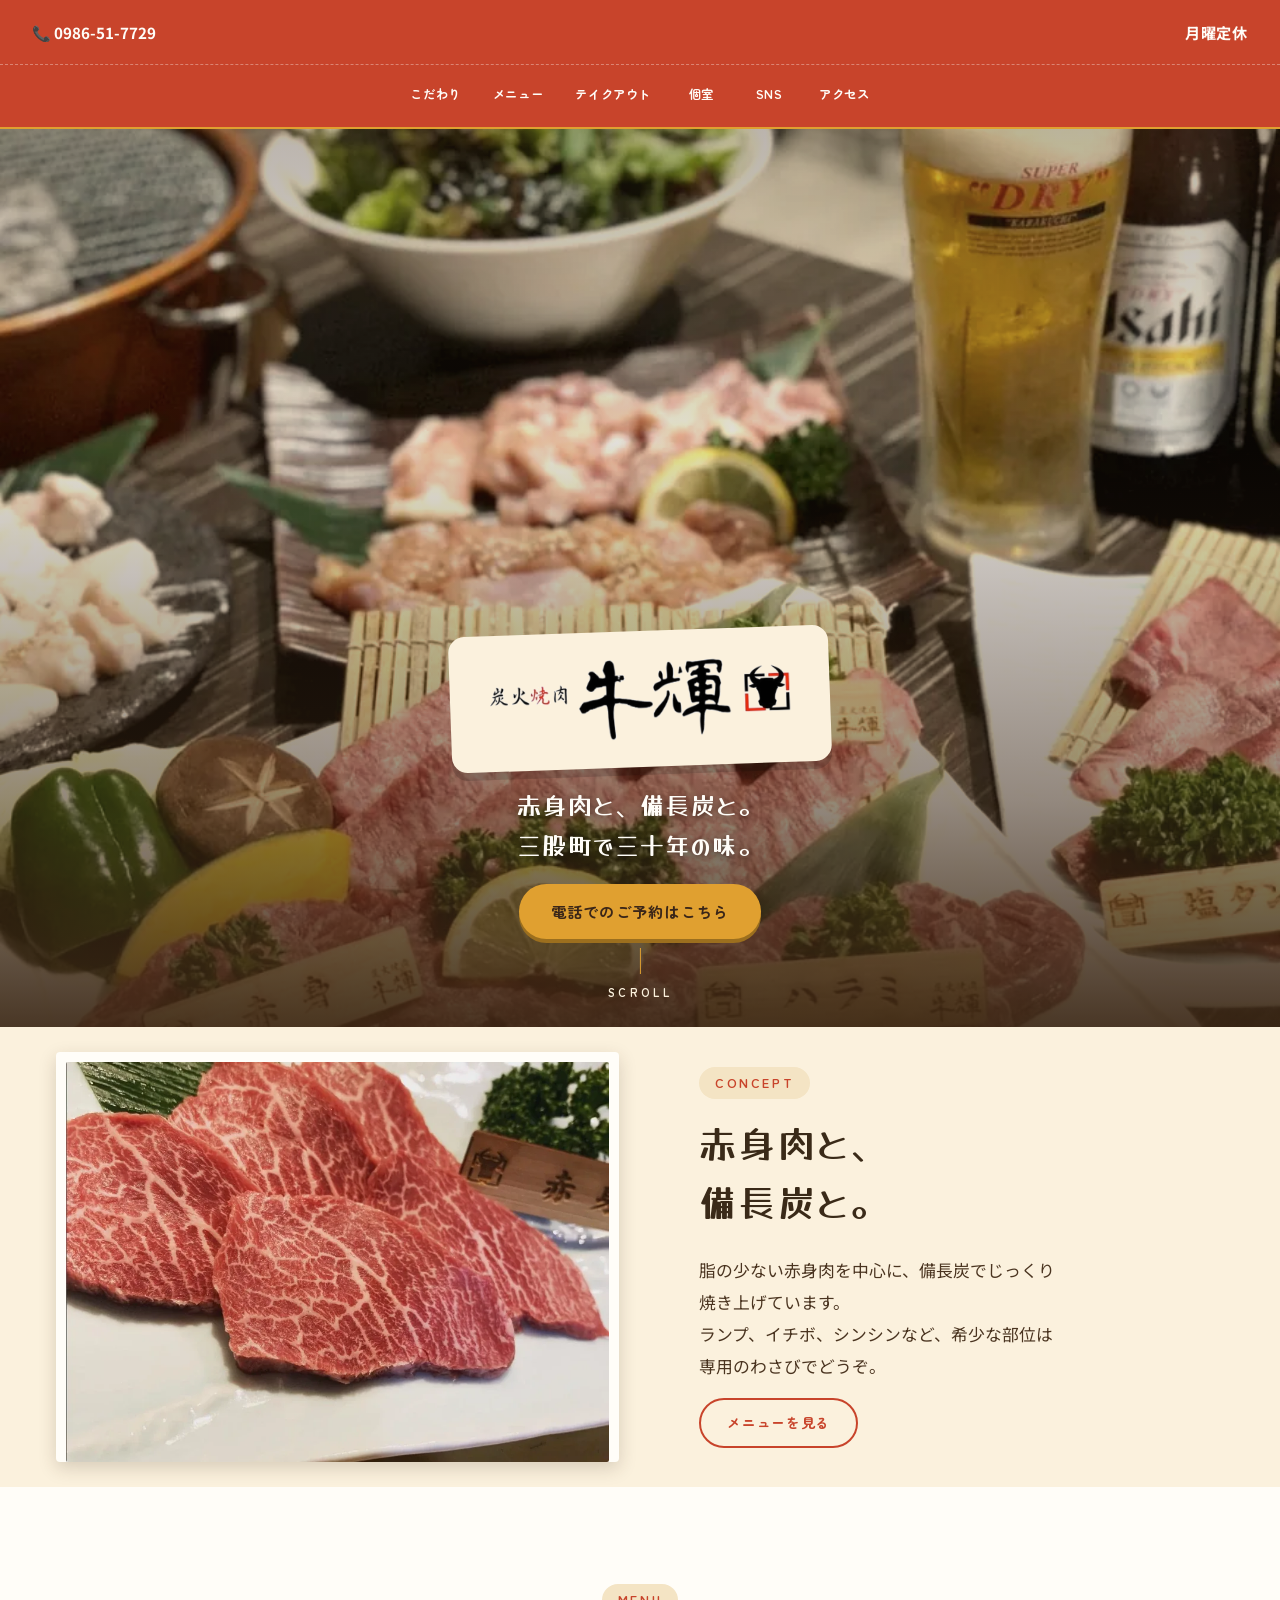
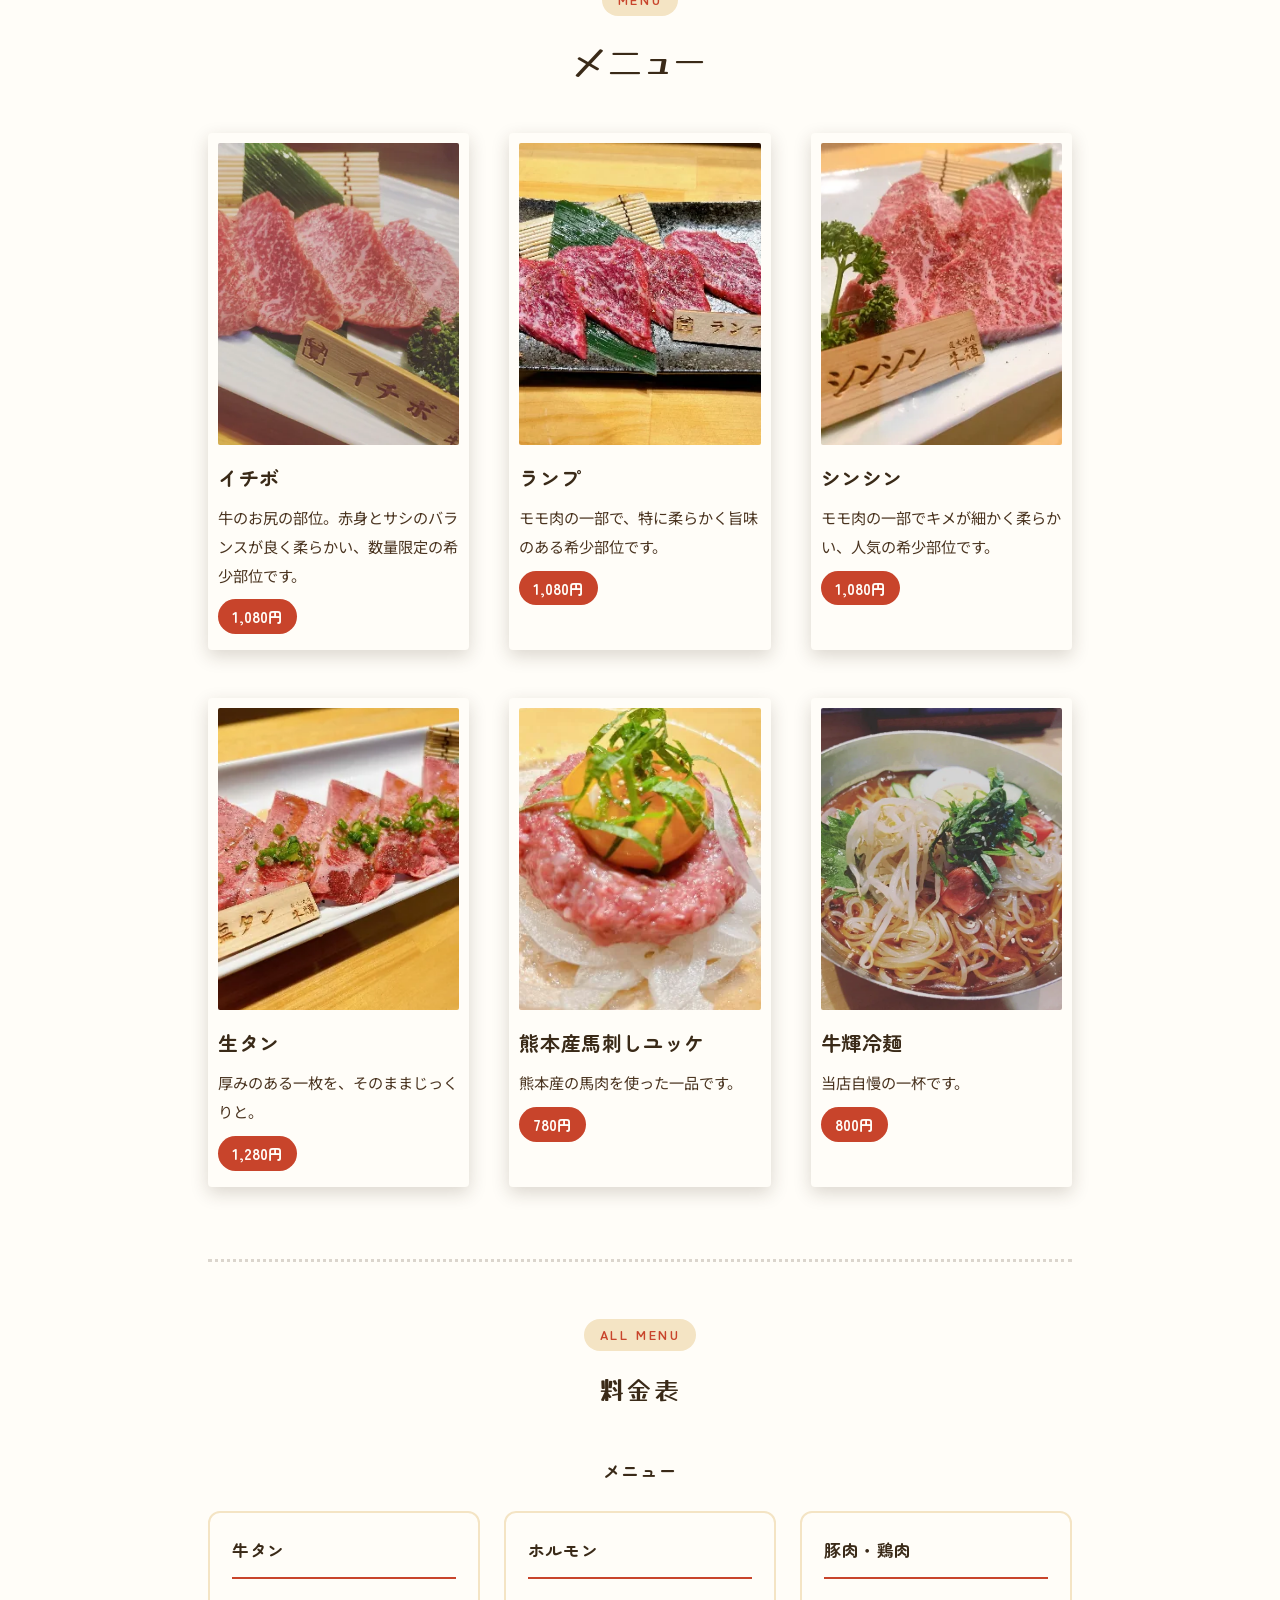
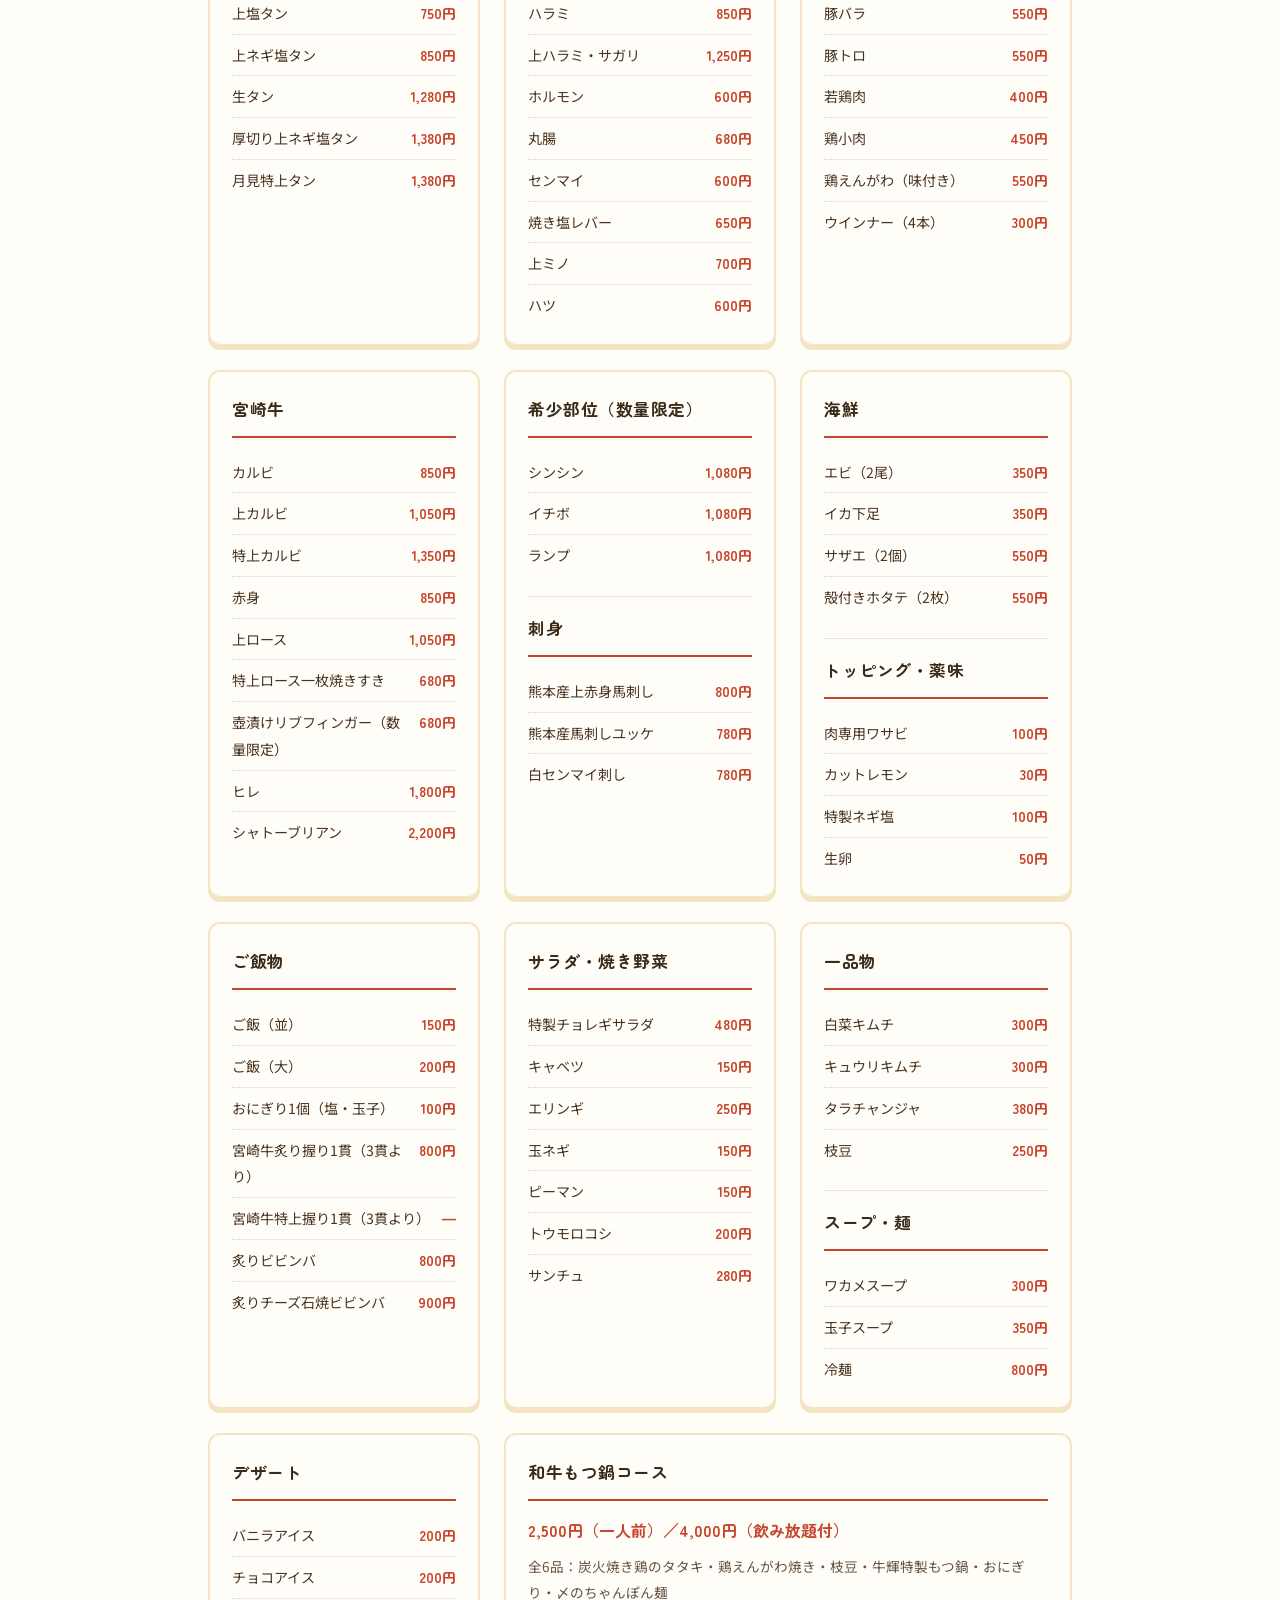
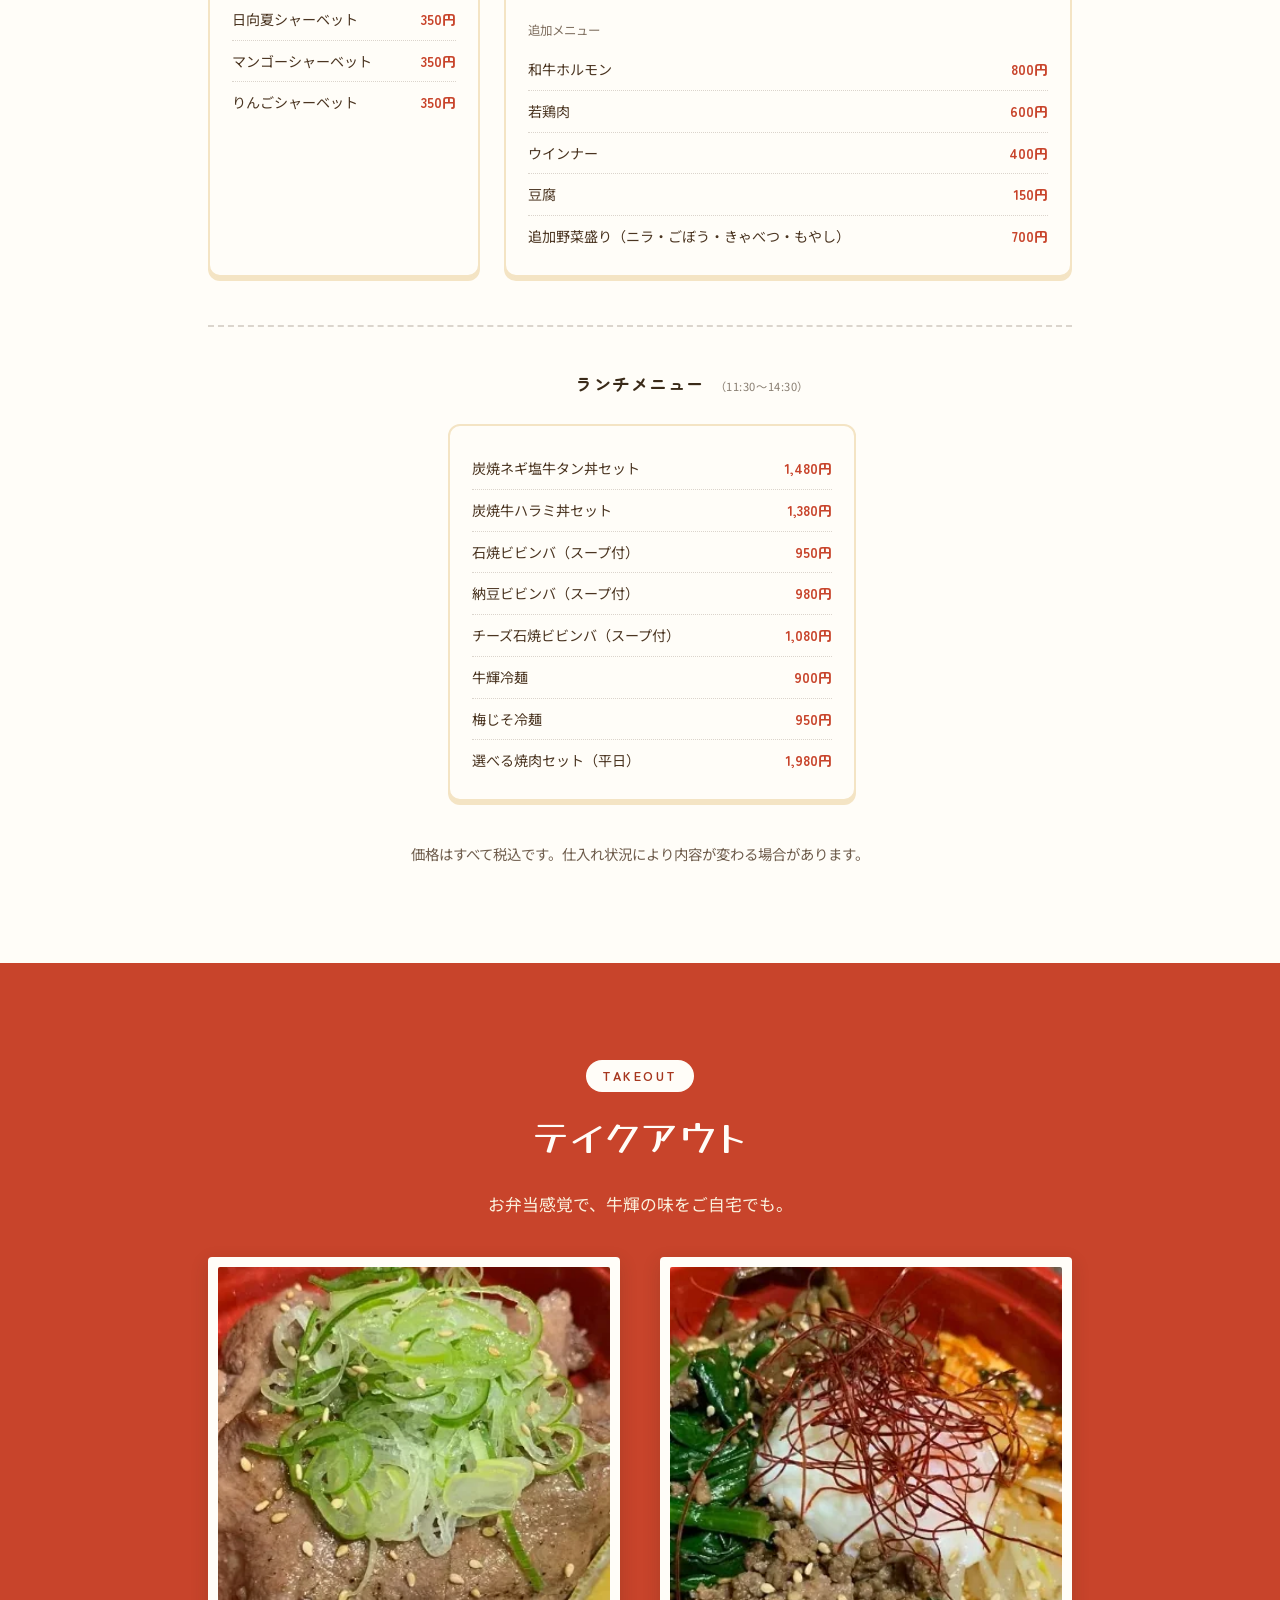
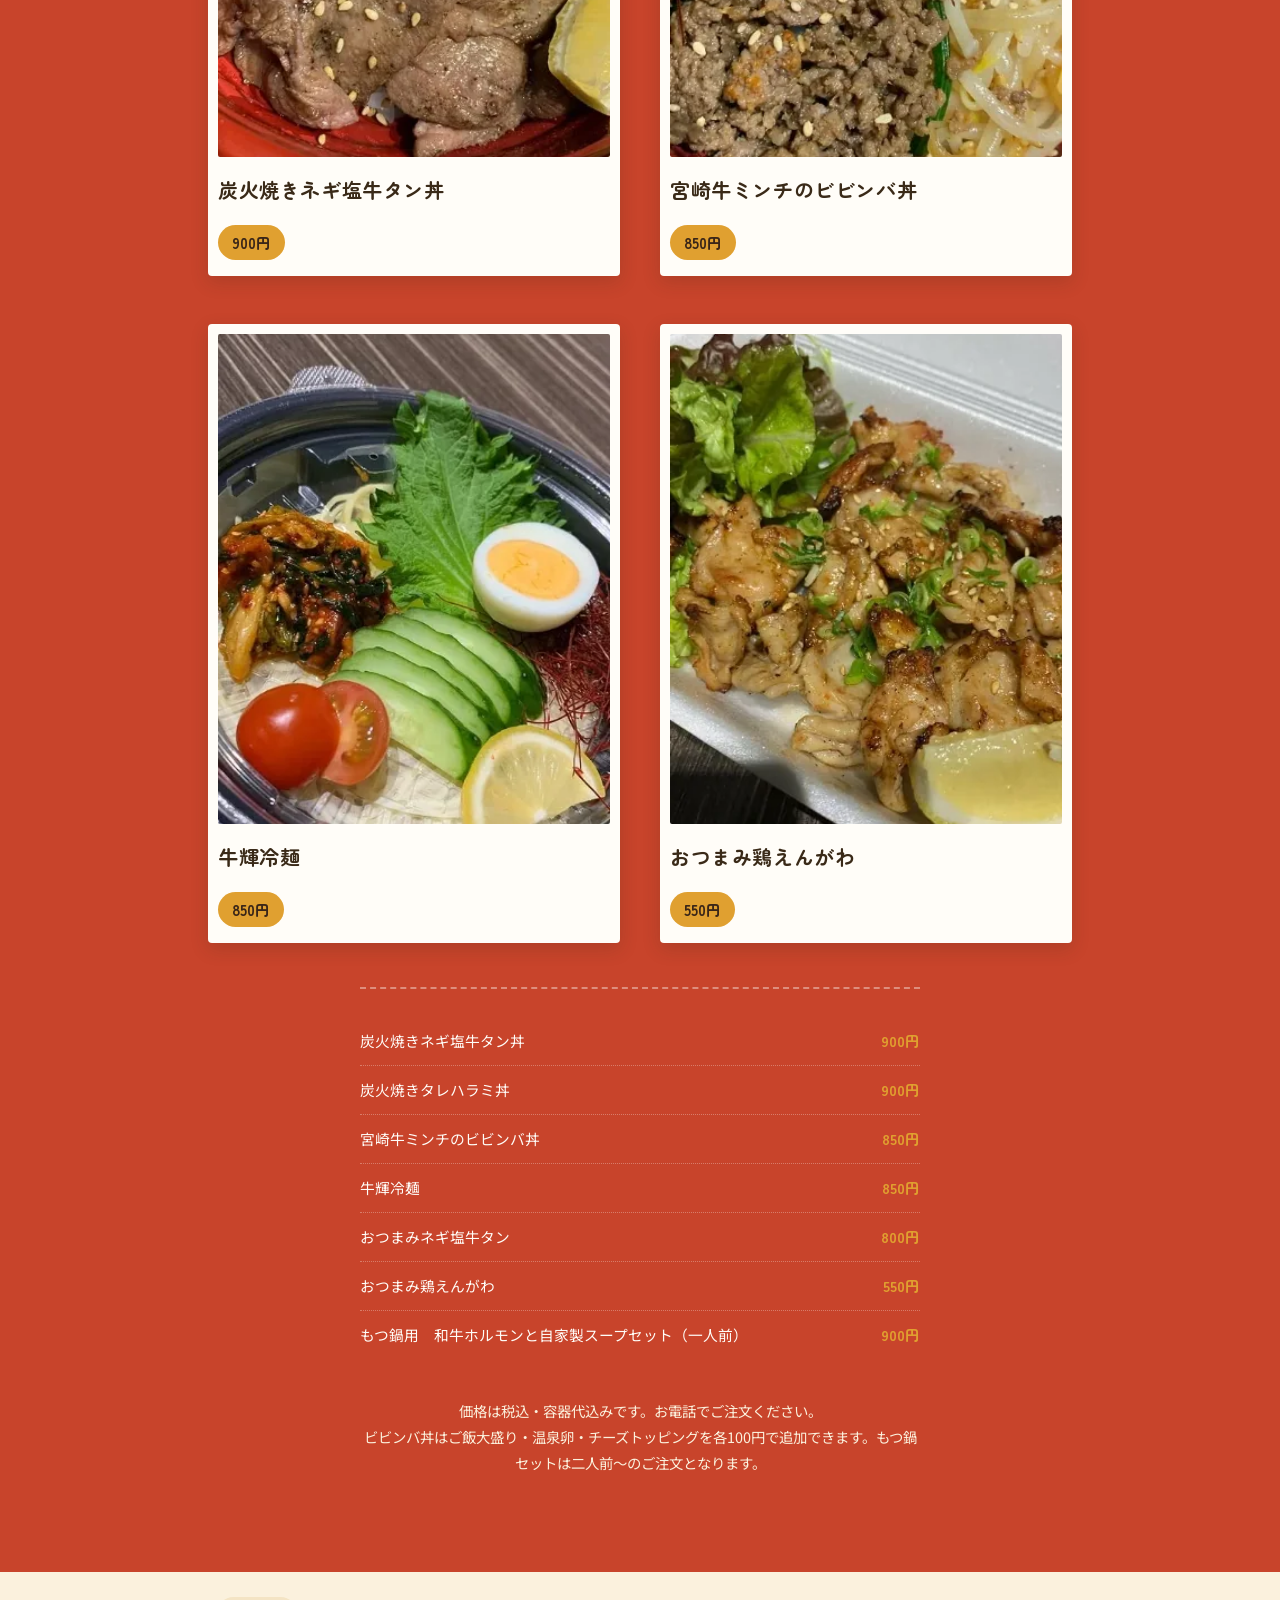
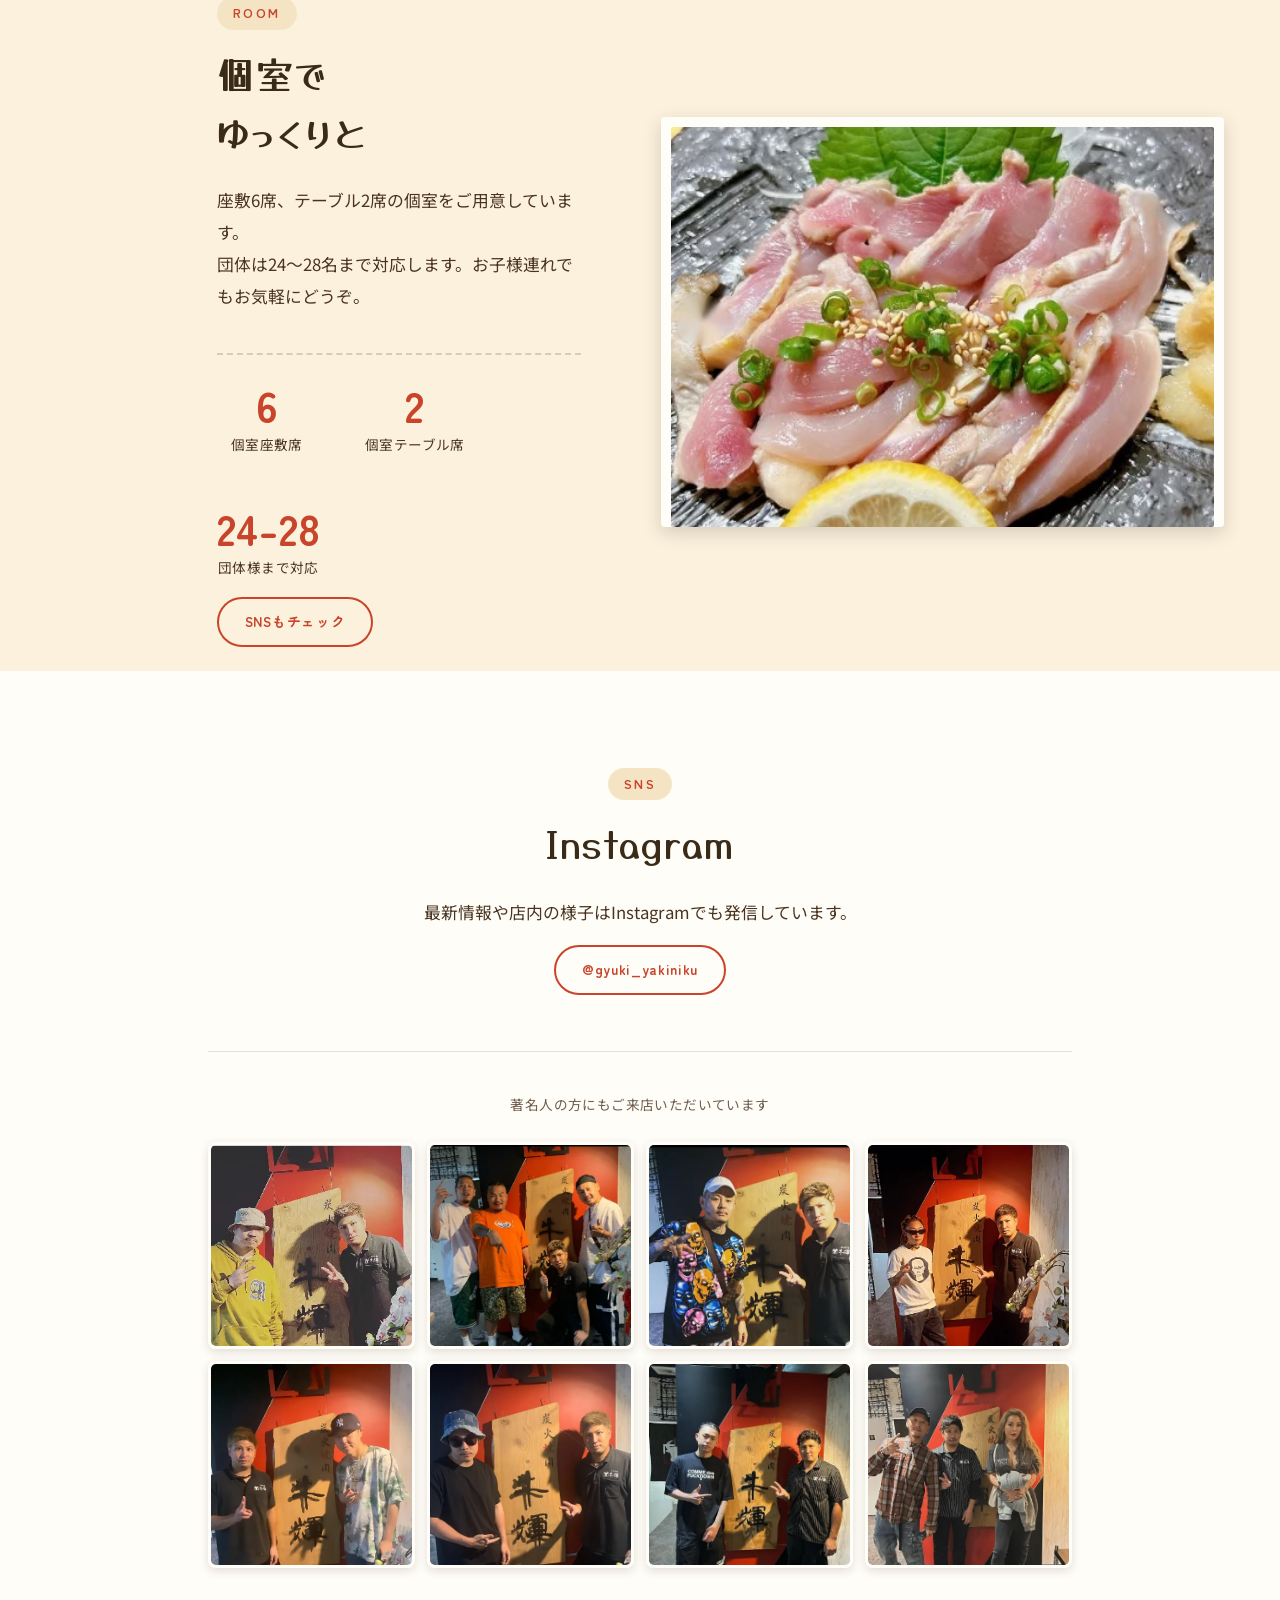
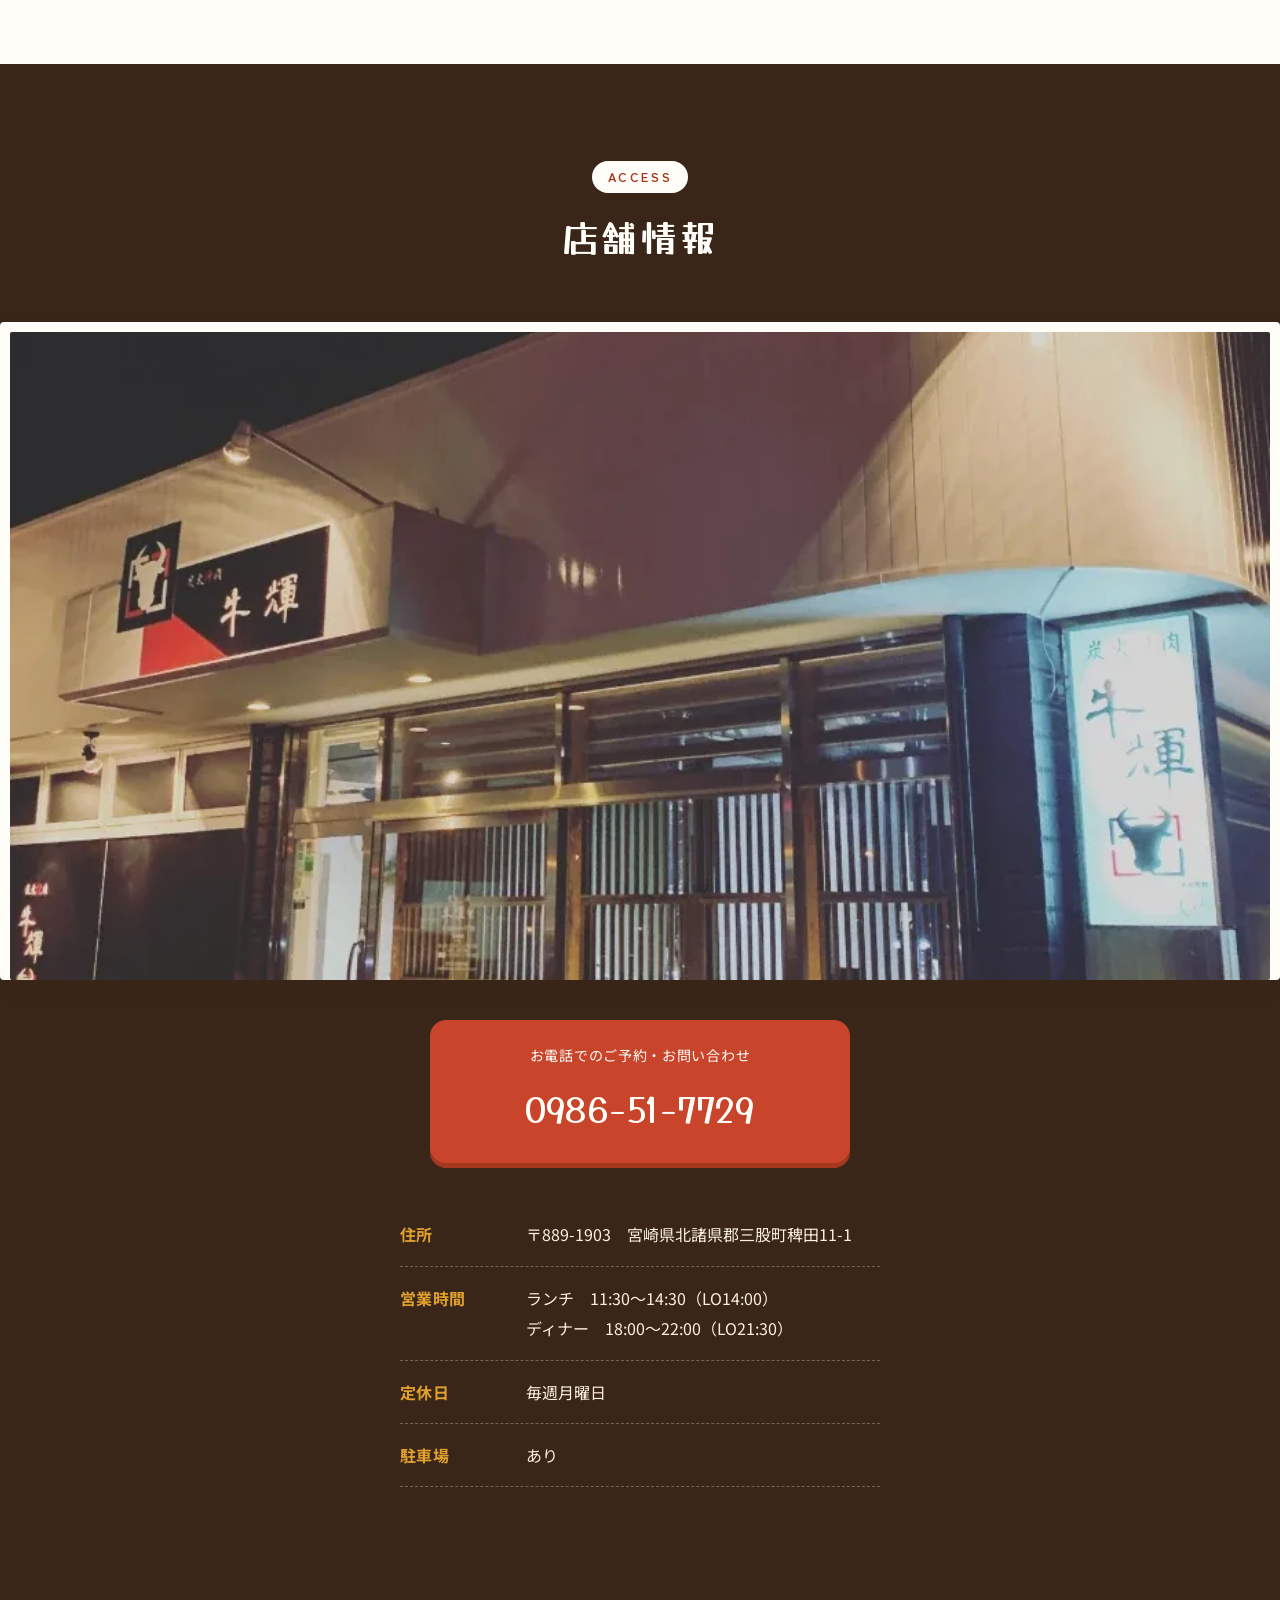
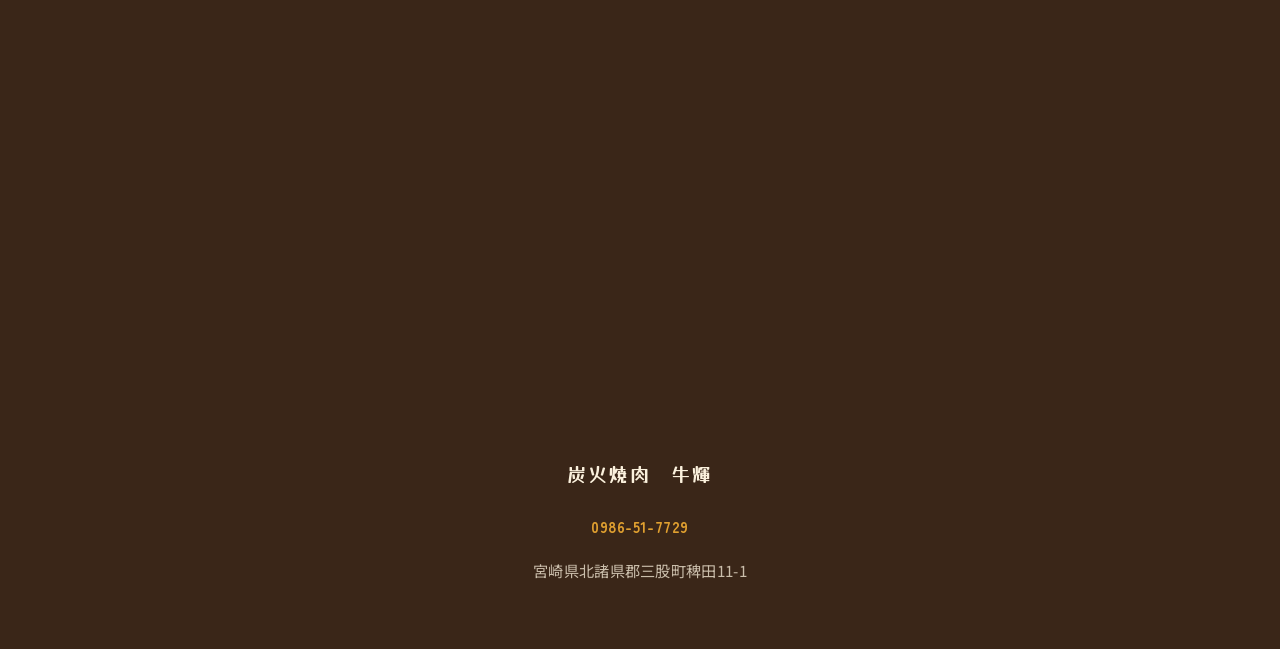
==== pattern-b/index.html @ 108a8087 "比較用デザイン案2パターン(B/C)を追加 pattern-b: 昭和レトロ・炭火食堂スタイル（クリーム×朱色、丸ゴシック、ポラロイド風写真） pattern-c: モダン・プレミアムスタイル（白×モ" ====
<!DOCTYPE html>
<html lang="ja">
<head>
<meta charset="UTF-8">
<meta name="viewport" content="width=device-width, initial-scale=1.0">
<title>炭火焼肉 牛輝（ぎゅうき）｜宮崎県三股町の個室焼肉【デザイン案B】</title>
<meta name="description" content="宮崎県北諸県郡三股町の個室焼肉店「炭火焼肉 牛輝」。赤身肉と備長炭にこだわった焼肉店です。座敷6席・テーブル2席の個室あり、団体24〜28名まで対応。テイクアウトも承ります。">
<meta name="robots" content="noindex">
<link rel="preconnect" href="https://fonts.googleapis.com">
<link rel="preconnect" href="https://fonts.gstatic.com" crossorigin>
<link href="https://fonts.googleapis.com/css2?family=Yusei+Magic&family=Zen+Maru+Gothic:wght@500;700;900&family=Noto+Sans+JP:wght@400;500;700&display=swap" rel="stylesheet">
<link rel="stylesheet" href="style.css?v=1">
</head>
<body>

<div class="top-bar">
  <div class="top-bar__row">
    <a class="top-bar__tel" href="tel:0986517729">📞 0986-51-7729</a>
    <span class="top-bar__hours">月曜定休</span>
  </div>
  <nav class="top-bar__nav">
    <a href="#concept">こだわり</a>
    <a href="#menu">メニュー</a>
    <a href="#takeout">テイクアウト</a>
    <a href="#room">個室</a>
    <a href="#sns">SNS</a>
    <a href="#info">アクセス</a>
  </nav>
</div>

<header class="hero">
  <img class="hero__bg" src="../assets/img/hero-moriawase.webp" alt="牛輝の焼肉盛り合わせ（上カルビ・赤身・ハラミ・塩タン）">
  <div class="hero__overlay"></div>

  <div class="hero__content">
    <div class="hero__badge">
      <img class="hero__logo" src="../assets/img/logo.webp" alt="炭火焼肉 牛輝">
    </div>
    <p class="hero__catch">赤身肉と、備長炭と。<br>三股町で三十年の味。</p>
    <a class="btn btn--primary" href="tel:0986517729">電話でのご予約はこちら</a>
  </div>

  <p class="hero__scroll" aria-hidden="true"><span></span>SCROLL</p>
</header>

<main>

  <section class="band band--cream" id="concept">
    <div class="band__split">
      <figure class="band__split-photo photo-frame reveal">
        <img src="../assets/img/cut-akami.webp" alt="宮崎牛赤身のクローズアップ" loading="lazy">
      </figure>
      <div class="band__split-text">
        <p class="eyebrow reveal">CONCEPT</p>
        <h2 class="section__title reveal">赤身肉と、<br>備長炭と。</h2>
        <p class="section__lead reveal">
          脂の少ない赤身肉を中心に、備長炭でじっくり焼き上げています。<br>
          ランプ、イチボ、シンシンなど、希少な部位は専用のわさびでどうぞ。
        </p>
        <a class="stamp-link reveal" href="#menu">メニューを見る</a>
      </div>
    </div>
  </section>

  <section class="band band--white" id="menu">
    <div class="section-inner">
      <p class="eyebrow reveal">MENU</p>
      <h2 class="section__title reveal">メニュー</h2>

      <div class="menu-grid">
        <article class="menu-item photo-frame reveal">
          <img class="menu-item__img" src="../assets/img/cut-ichibo.webp" alt="イチボ" loading="lazy">
          <h3 class="menu-item__name">イチボ</h3>
          <p class="menu-item__desc">牛のお尻の部位。赤身とサシのバランスが良く柔らかい、数量限定の希少部位です。</p>
          <p class="menu-item__price">1,080円</p>
        </article>

        <article class="menu-item photo-frame reveal">
          <img class="menu-item__img" src="../assets/img/cut-rump.webp" alt="ランプ" loading="lazy">
          <h3 class="menu-item__name">ランプ</h3>
          <p class="menu-item__desc">モモ肉の一部で、特に柔らかく旨味のある希少部位です。</p>
          <p class="menu-item__price">1,080円</p>
        </article>

        <article class="menu-item photo-frame reveal">
          <img class="menu-item__img" src="../assets/img/cut-shinshin.webp" alt="シンシン" loading="lazy">
          <h3 class="menu-item__name">シンシン</h3>
          <p class="menu-item__desc">モモ肉の一部でキメが細かく柔らかい、人気の希少部位です。</p>
          <p class="menu-item__price">1,080円</p>
        </article>

        <article class="menu-item photo-frame reveal">
          <img class="menu-item__img" src="../assets/img/cut-nama-tan.webp" alt="生タン" loading="lazy">
          <h3 class="menu-item__name">生タン</h3>
          <p class="menu-item__desc">厚みのある一枚を、そのままじっくりと。</p>
          <p class="menu-item__price">1,280円</p>
        </article>

        <article class="menu-item photo-frame reveal">
          <img class="menu-item__img" src="../assets/img/dish-yukke.webp" alt="馬刺しユッケ" loading="lazy">
          <h3 class="menu-item__name">熊本産馬刺しユッケ</h3>
          <p class="menu-item__desc">熊本産の馬肉を使った一品です。</p>
          <p class="menu-item__price">780円</p>
        </article>

        <article class="menu-item photo-frame reveal">
          <img class="menu-item__img" src="../assets/img/dish-reimen.webp" alt="牛輝冷麺" loading="lazy">
          <h3 class="menu-item__name">牛輝冷麺</h3>
          <p class="menu-item__desc">当店自慢の一杯です。</p>
          <p class="menu-item__price">800円</p>
        </article>
      </div>

      <div class="price-list reveal">
        <p class="eyebrow">ALL MENU</p>
        <h3 class="price-list__title">料金表</h3>

        <h4 class="price-list__group">メニュー</h4>
        <div class="price-list__grid">
          <div class="price-list__cat">
            <h4>牛タン</h4>
            <ul>
              <li><span>上塩タン</span><span>750円</span></li>
              <li><span>上ネギ塩タン</span><span>850円</span></li>
              <li><span>生タン</span><span>1,280円</span></li>
              <li><span>厚切り上ネギ塩タン</span><span>1,380円</span></li>
              <li><span>月見特上タン</span><span>1,380円</span></li>
            </ul>
          </div>

          <div class="price-list__cat">
            <h4>ホルモン</h4>
            <ul>
              <li><span>ハラミ</span><span>850円</span></li>
              <li><span>上ハラミ・サガリ</span><span>1,250円</span></li>
              <li><span>ホルモン</span><span>600円</span></li>
              <li><span>丸腸</span><span>680円</span></li>
              <li><span>センマイ</span><span>600円</span></li>
              <li><span>焼き塩レバー</span><span>650円</span></li>
              <li><span>上ミノ</span><span>700円</span></li>
              <li><span>ハツ</span><span>600円</span></li>
            </ul>
          </div>

          <div class="price-list__cat">
            <h4>豚肉・鶏肉</h4>
            <ul>
              <li><span>豚バラ</span><span>550円</span></li>
              <li><span>豚トロ</span><span>550円</span></li>
              <li><span>若鶏肉</span><span>400円</span></li>
              <li><span>鶏小肉</span><span>450円</span></li>
              <li><span>鶏えんがわ（味付き）</span><span>550円</span></li>
              <li><span>ウインナー（4本）</span><span>300円</span></li>
            </ul>
          </div>

          <div class="price-list__cat">
            <h4>宮崎牛</h4>
            <ul>
              <li><span>カルビ</span><span>850円</span></li>
              <li><span>上カルビ</span><span>1,050円</span></li>
              <li><span>特上カルビ</span><span>1,350円</span></li>
              <li><span>赤身</span><span>850円</span></li>
              <li><span>上ロース</span><span>1,050円</span></li>
              <li><span>特上ロース一枚焼きすき</span><span>680円</span></li>
              <li><span>壺漬けリブフィンガー（数量限定）</span><span>680円</span></li>
              <li><span>ヒレ</span><span>1,800円</span></li>
              <li><span>シャトーブリアン</span><span>2,200円</span></li>
            </ul>
          </div>

          <div class="price-list__cat">
            <div class="price-list__sub">
              <h4>希少部位（数量限定）</h4>
              <ul>
                <li><span>シンシン</span><span>1,080円</span></li>
                <li><span>イチボ</span><span>1,080円</span></li>
                <li><span>ランプ</span><span>1,080円</span></li>
              </ul>
            </div>
            <div class="price-list__sub">
              <h4>刺身</h4>
              <ul>
                <li><span>熊本産上赤身馬刺し</span><span>800円</span></li>
                <li><span>熊本産馬刺しユッケ</span><span>780円</span></li>
                <li><span>白センマイ刺し</span><span>780円</span></li>
              </ul>
            </div>
          </div>

          <div class="price-list__cat">
            <div class="price-list__sub">
              <h4>海鮮</h4>
              <ul>
                <li><span>エビ（2尾）</span><span>350円</span></li>
                <li><span>イカ下足</span><span>350円</span></li>
                <li><span>サザエ（2個）</span><span>550円</span></li>
                <li><span>殻付きホタテ（2枚）</span><span>550円</span></li>
              </ul>
            </div>
            <div class="price-list__sub">
              <h4>トッピング・薬味</h4>
              <ul>
                <li><span>肉専用ワサビ</span><span>100円</span></li>
                <li><span>カットレモン</span><span>30円</span></li>
                <li><span>特製ネギ塩</span><span>100円</span></li>
                <li><span>生卵</span><span>50円</span></li>
              </ul>
            </div>
          </div>

          <div class="price-list__cat">
            <h4>ご飯物</h4>
            <ul>
              <li><span>ご飯（並）</span><span>150円</span></li>
              <li><span>ご飯（大）</span><span>200円</span></li>
              <li><span>おにぎり1個（塩・玉子）</span><span>100円</span></li>
              <li><span>宮崎牛炙り握り1貫（3貫より）</span><span>800円</span></li>
              <li><span>宮崎牛特上握り1貫（3貫より）</span><span>―</span></li>
              <li><span>炙りビビンバ</span><span>800円</span></li>
              <li><span>炙りチーズ石焼ビビンバ</span><span>900円</span></li>
            </ul>
          </div>

          <div class="price-list__cat">
            <h4>サラダ・焼き野菜</h4>
            <ul>
              <li><span>特製チョレギサラダ</span><span>480円</span></li>
              <li><span>キャベツ</span><span>150円</span></li>
              <li><span>エリンギ</span><span>250円</span></li>
              <li><span>玉ネギ</span><span>150円</span></li>
              <li><span>ピーマン</span><span>150円</span></li>
              <li><span>トウモロコシ</span><span>200円</span></li>
              <li><span>サンチュ</span><span>280円</span></li>
            </ul>
          </div>

          <div class="price-list__cat">
            <div class="price-list__sub">
              <h4>一品物</h4>
              <ul>
                <li><span>白菜キムチ</span><span>300円</span></li>
                <li><span>キュウリキムチ</span><span>300円</span></li>
                <li><span>タラチャンジャ</span><span>380円</span></li>
                <li><span>枝豆</span><span>250円</span></li>
              </ul>
            </div>
            <div class="price-list__sub">
              <h4>スープ・麺</h4>
              <ul>
                <li><span>ワカメスープ</span><span>300円</span></li>
                <li><span>玉子スープ</span><span>350円</span></li>
                <li><span>冷麺</span><span>800円</span></li>
              </ul>
            </div>
          </div>

          <div class="price-list__cat">
            <h4>デザート</h4>
            <ul>
              <li><span>バニラアイス</span><span>200円</span></li>
              <li><span>チョコアイス</span><span>200円</span></li>
              <li><span>日向夏シャーベット</span><span>350円</span></li>
              <li><span>マンゴーシャーベット</span><span>350円</span></li>
              <li><span>りんごシャーベット</span><span>350円</span></li>
            </ul>
          </div>

          <div class="price-list__cat price-list__cat--wide">
            <h4>和牛もつ鍋コース</h4>
            <p class="price-list__course-price">2,500円（一人前）／4,000円（飲み放題付）</p>
            <p class="price-list__course-desc">全6品：炭火焼き鶏のタタキ・鶏えんがわ焼き・枝豆・牛輝特製もつ鍋・おにぎり・〆のちゃんぽん麺</p>
            <p class="price-list__sub-label">追加メニュー</p>
            <ul>
              <li><span>和牛ホルモン</span><span>800円</span></li>
              <li><span>若鶏肉</span><span>600円</span></li>
              <li><span>ウインナー</span><span>400円</span></li>
              <li><span>豆腐</span><span>150円</span></li>
              <li><span>追加野菜盛り（ニラ・ごぼう・きゃべつ・もやし）</span><span>700円</span></li>
            </ul>
          </div>
        </div>

        <h4 class="price-list__group price-list__group--split">
          <span class="price-list__group-spacer" aria-hidden="true">（11:30〜14:30）</span>
          <span>ランチメニュー</span>
          <span class="price-list__group-time">（11:30〜14:30）</span>
        </h4>
        <div class="price-list__grid price-list__grid--lunch">
          <div class="price-list__cat price-list__cat--wide">
            <ul>
              <li><span>炭焼ネギ塩牛タン丼セット</span><span>1,480円</span></li>
              <li><span>炭焼牛ハラミ丼セット</span><span>1,380円</span></li>
              <li><span>石焼ビビンバ（スープ付）</span><span>950円</span></li>
              <li><span>納豆ビビンバ（スープ付）</span><span>980円</span></li>
              <li><span>チーズ石焼ビビンバ（スープ付）</span><span>1,080円</span></li>
              <li><span>牛輝冷麺</span><span>900円</span></li>
              <li><span>梅じそ冷麺</span><span>950円</span></li>
              <li><span>選べる焼肉セット（平日）</span><span>1,980円</span></li>
            </ul>
          </div>
        </div>

        <p class="menu-note">価格はすべて税込です。仕入れ状況により内容が変わる場合があります。</p>
      </div>
    </div>
  </section>

  <section class="band band--vermillion" id="takeout">
    <div class="section-inner">
      <p class="eyebrow eyebrow--light reveal">TAKEOUT</p>
      <h2 class="section__title section__title--light reveal">テイクアウト</h2>
      <p class="section__lead section__lead--light reveal">お弁当感覚で、牛輝の味をご自宅でも。</p>

      <div class="menu-grid menu-grid--takeout">
        <article class="menu-item menu-item--dark photo-frame reveal">
          <img class="menu-item__img" src="../assets/img/takeout-tandon.webp" alt="炭火焼きネギ塩牛タン丼" loading="lazy">
          <h3 class="menu-item__name">炭火焼きネギ塩牛タン丼</h3>
          <p class="menu-item__price">900円</p>
        </article>

        <article class="menu-item menu-item--dark photo-frame reveal">
          <img class="menu-item__img" src="../assets/img/takeout-bibimba.webp" alt="宮崎牛ミンチのビビンバ丼" loading="lazy">
          <h3 class="menu-item__name">宮崎牛ミンチのビビンバ丼</h3>
          <p class="menu-item__price">850円</p>
        </article>

        <article class="menu-item menu-item--dark photo-frame reveal">
          <img class="menu-item__img" src="../assets/img/takeout-reimen.webp" alt="牛輝冷麺（テイクアウト）" loading="lazy">
          <h3 class="menu-item__name">牛輝冷麺</h3>
          <p class="menu-item__price">850円</p>
        </article>

        <article class="menu-item menu-item--dark photo-frame reveal">
          <img class="menu-item__img" src="../assets/img/takeout-engawa.webp" alt="おつまみ鶏えんがわ" loading="lazy">
          <h3 class="menu-item__name">おつまみ鶏えんがわ</h3>
          <p class="menu-item__price">550円</p>
        </article>
      </div>

      <ul class="takeout-extra reveal">
        <li><span>炭火焼きネギ塩牛タン丼</span><span>900円</span></li>
        <li><span>炭火焼きタレハラミ丼</span><span>900円</span></li>
        <li><span>宮崎牛ミンチのビビンバ丼</span><span>850円</span></li>
        <li><span>牛輝冷麺</span><span>850円</span></li>
        <li><span>おつまみネギ塩牛タン</span><span>800円</span></li>
        <li><span>おつまみ鶏えんがわ</span><span>550円</span></li>
        <li><span>もつ鍋用　和牛ホルモンと自家製スープセット（一人前）</span><span>900円</span></li>
      </ul>

      <p class="menu-note menu-note--light reveal">
        価格は税込・容器代込みです。お電話でご注文ください。<br>
        ビビンバ丼はご飯大盛り・温泉卵・チーズトッピングを各100円で追加できます。もつ鍋セットは二人前〜のご注文となります。
      </p>
    </div>
  </section>

  <section class="band band--cream" id="room">
    <div class="band__split band__split--reverse">
      <figure class="band__split-photo photo-frame reveal">
        <img src="../assets/img/dish-torisashi.webp" alt="牛輝でのひととき" loading="lazy">
      </figure>
      <div class="band__split-text">
        <p class="eyebrow reveal">ROOM</p>
        <h2 class="section__title reveal">個室で<br>ゆっくりと</h2>
        <p class="section__lead reveal">
          座敷6席、テーブル2席の個室をご用意しています。<br>
          団体は24〜28名まで対応します。お子様連れでもお気軽にどうぞ。
        </p>
        <ul class="room-list reveal">
          <li class="room-list__item">
            <span class="room-list__num">6</span>
            <span class="room-list__label">個室座敷席</span>
          </li>
          <li class="room-list__item">
            <span class="room-list__num">2</span>
            <span class="room-list__label">個室テーブル席</span>
          </li>
          <li class="room-list__item">
            <span class="room-list__num">24-28</span>
            <span class="room-list__label">団体様まで対応</span>
          </li>
        </ul>
        <a class="stamp-link reveal" href="#sns">SNSもチェック</a>
      </div>
    </div>
  </section>

  <section class="band band--white" id="sns">
    <div class="section-inner">
      <p class="eyebrow reveal">SNS</p>
      <h2 class="section__title reveal">Instagram</h2>
      <p class="section__lead reveal">最新情報や店内の様子はInstagramでも発信しています。</p>
      <a class="stamp-link reveal" href="https://www.instagram.com/gyuki_yakiniku/" target="_blank" rel="noopener">@gyuki_yakiniku</a>

      <div class="celeb reveal">
        <p class="celeb__label">著名人の方にもご来店いただいています</p>
        <div class="celeb__grid">
          <img src="../assets/img/celeb-1.webp" alt="ご来店いただいたお客様と店主" loading="lazy">
          <img src="../assets/img/celeb-2.webp" alt="ご来店いただいたお客様と店主" loading="lazy">
          <img src="../assets/img/celeb-3.webp" alt="ご来店いただいたお客様と店主" loading="lazy">
          <img src="../assets/img/celeb-4.webp" alt="ご来店いただいたお客様と店主" loading="lazy">
          <img src="../assets/img/celeb-5.webp" alt="ご来店いただいたお客様と店主" loading="lazy">
          <img src="../assets/img/celeb-6.webp" alt="ご来店いただいたお客様と店主" loading="lazy">
          <img src="../assets/img/celeb-7.webp" alt="ご来店いただいたお客様と店主" loading="lazy">
          <img src="../assets/img/celeb-8.webp" alt="ご来店いただいたお客様と店主" loading="lazy">
        </div>
      </div>
    </div>
  </section>

  <section class="band band--brown" id="info">
    <div class="section-inner section-inner--heading">
      <p class="eyebrow eyebrow--light reveal">ACCESS</p>
      <h2 class="section__title section__title--light reveal">店舗情報</h2>
    </div>

    <figure class="band__photo photo-frame reveal">
      <img src="../assets/img/shop-exterior.webp" alt="炭火焼肉 牛輝 店舗外観" loading="lazy">
    </figure>

    <div class="section-inner section-inner--body">
      <a class="tel-block reveal" href="tel:0986517729">
        <span class="tel-block__label">お電話でのご予約・お問い合わせ</span>
        <span class="tel-block__number">0986-51-7729</span>
      </a>

      <dl class="info-list reveal">
        <div class="info-list__row">
          <dt>住所</dt>
          <dd>〒889-1903　宮崎県北諸県郡三股町稗田11-1</dd>
        </div>
        <div class="info-list__row">
          <dt>営業時間</dt>
          <dd>ランチ　11:30〜14:30（LO14:00）<br>ディナー　18:00〜22:00（LO21:30）</dd>
        </div>
        <div class="info-list__row">
          <dt>定休日</dt>
          <dd>毎週月曜日</dd>
        </div>
        <div class="info-list__row">
          <dt>駐車場</dt>
          <dd>あり</dd>
        </div>
      </dl>

      <div class="map reveal">
        <iframe
          title="炭火焼肉 牛輝 地図"
          loading="lazy"
          referrerpolicy="no-referrer-when-downgrade"
          src="https://www.google.com/maps?q=%E5%AE%AE%E5%B4%8E%E7%9C%8C%E5%8C%97%E8%AB%B8%E7%9C%8C%E9%83%A1%E4%B8%89%E8%82%A1%E7%94%BA%E7%A8%97%E7%94%B011-1&output=embed">
        </iframe>
      </div>

    </div>
  </section>

</main>

<footer class="band band--brown footer">
  <div class="section-inner">
    <p class="footer__name">炭火焼肉　牛輝</p>
    <a class="footer__tel" href="tel:0986517729">0986-51-7729</a>
    <p class="footer__addr">宮崎県北諸県郡三股町稗田11-1</p>
  </div>
</footer>

<script src="../script.js"></script>
</body>
</html>
---- pattern-b/style.css ----
:root {
  --cream: #FBF1DD;
  --cream-sub: #F4E4C4;
  --white: #FFFDF8;
  --ink: #3A2A18;
  --text: #4A3420;
  --vermillion: #C8442B;
  --vermillion-dark: #A6371F;
  --brown: #4A3220;
  --brown-dark: #3A2618;
  --mustard: #E0A030;
  --text-on-dark: #FBF1DD;

  --font-jp: "Noto Sans JP", sans-serif;
  --font-head: "Yusei Magic", sans-serif;
  --font-round: "Zen Maru Gothic", sans-serif;
}

* {
  box-sizing: border-box;
}

html {
  -webkit-text-size-adjust: 100%;
}

body {
  margin: 0;
  background: var(--cream);
  color: var(--text);
  font-family: var(--font-jp);
  line-height: 1.9;
  overflow-x: hidden;
  background-image: radial-gradient(rgba(74, 50, 32, 0.06) 1.5px, transparent 1.5px);
  background-size: 18px 18px;
}

img {
  max-width: 100%;
  display: block;
}

a {
  color: inherit;
}

/* ---------- Top bar ---------- */

.top-bar {
  position: sticky;
  top: 0;
  z-index: 100;
  background: var(--vermillion);
  color: var(--white);
  box-shadow: 0 2px 0 var(--mustard);
}

.top-bar__row {
  display: flex;
  align-items: center;
  justify-content: space-between;
  gap: 12px;
  padding: 10px clamp(16px, 4vw, 32px);
  font-size: clamp(0.8rem, 3vw, 0.95rem);
}

.top-bar__nav {
  display: flex;
  flex-wrap: wrap;
  justify-content: center;
  gap: clamp(10px, 3vw, 24px);
  padding: 0 clamp(16px, 4vw, 32px) 10px;
  border-top: 1px dashed rgba(255, 253, 248, 0.35);
  padding-top: 8px;
}

.top-bar__nav a {
  text-decoration: none;
  font-family: var(--font-round);
  font-weight: 700;
  font-size: 0.78rem;
  letter-spacing: 0.05em;
  color: var(--white);
  min-height: 44px;
  min-width: 44px;
  padding: 0 4px;
  display: flex;
  align-items: center;
  justify-content: center;
}

.top-bar__tel {
  text-decoration: none;
  font-weight: 700;
  min-height: 44px;
  display: flex;
  align-items: center;
}

.top-bar__hours {
  white-space: nowrap;
  letter-spacing: 0.05em;
  font-weight: 700;
}

/* ---------- Hero ---------- */

.hero {
  position: relative;
  min-height: 100vh;
  overflow: hidden;
}

.hero__bg {
  position: absolute;
  inset: 0;
  width: 100%;
  height: 100%;
  object-fit: cover;
  filter: saturate(1.15) sepia(0.28) contrast(1.05);
}

.hero__overlay {
  position: absolute;
  inset: 0;
  background: linear-gradient(180deg, rgba(58, 38, 20, 0.35) 0%, rgba(58, 38, 20, 0.15) 35%, rgba(58, 38, 20, 0.55) 75%, rgba(58, 38, 20, 0.92) 100%);
}

.hero__content {
  position: absolute;
  z-index: 1;
  left: 0;
  right: 0;
  bottom: 88px;
  color: var(--white);
  display: flex;
  flex-direction: column;
  align-items: center;
  gap: 18px;
  padding: 0 20px;
  text-align: center;
}

.hero__badge {
  position: relative;
  padding: clamp(18px, 5vw, 28px) clamp(24px, 6vw, 40px);
  background: var(--cream);
  border-radius: 16px;
  box-shadow: 0 8px 0 rgba(0, 0, 0, 0.15);
  transform: rotate(-2deg);
}

.hero__logo {
  width: clamp(150px, 42vw, 300px);
  height: auto;
  object-fit: contain;
}

.hero__catch {
  margin: 0;
  font-family: var(--font-head);
  font-size: clamp(1.05rem, 4.2vw, 1.5rem);
  letter-spacing: 0.06em;
  line-height: 1.7;
  text-shadow: 0 2px 6px rgba(0, 0, 0, 0.4);
}

.hero__scroll {
  position: absolute;
  z-index: 1;
  bottom: 24px;
  left: 50%;
  transform: translateX(-50%);
  margin: 0;
  color: var(--text-on-dark);
  font-family: var(--font-round);
  font-weight: 700;
  font-size: 0.7rem;
  letter-spacing: 0.3em;
  display: flex;
  flex-direction: column;
  align-items: center;
  gap: 8px;
}

.hero__scroll span {
  width: 1px;
  height: 26px;
  background: var(--mustard);
}

/* ---------- Buttons / links ---------- */

.btn {
  display: inline-flex;
  align-items: center;
  justify-content: center;
  min-height: 48px;
  padding: 13px 32px;
  border-radius: 999px;
  text-decoration: none;
  font-weight: 700;
  font-family: var(--font-round);
  font-size: clamp(0.85rem, 3vw, 0.95rem);
  letter-spacing: 0.08em;
}

.btn--primary {
  background: var(--mustard);
  color: var(--brown-dark);
  box-shadow: 0 4px 0 #9c6f1e;
}

.stamp-link {
  display: inline-flex;
  align-items: center;
  justify-content: center;
  gap: 8px;
  min-height: 44px;
  margin-top: 16px;
  padding: 10px 26px;
  text-decoration: none;
  font-family: var(--font-round);
  font-weight: 700;
  font-size: 0.85rem;
  letter-spacing: 0.05em;
  color: var(--vermillion);
  border: 2px solid var(--vermillion);
  border-radius: 999px;
}

/* ---------- Bands / sections ---------- */

.band {
  width: 100%;
  position: relative;
}

.band--cream {
  background: var(--cream);
}

.band--white {
  background: var(--white);
}

.band--vermillion {
  background: var(--vermillion);
  color: var(--white);
}

.band--brown {
  background: var(--brown-dark);
  color: var(--text-on-dark);
}

.band__photo {
  margin: 0;
  width: 100%;
}

.band__photo img {
  width: 100%;
  max-height: 62vh;
  object-fit: cover;
}

.section-inner {
  max-width: 960px;
  margin: 0 auto;
  padding: clamp(48px, 9vw, 96px) clamp(20px, 6vw, 48px);
  text-align: center;
}

/* ---------- Photo frame (polaroid-style) ---------- */

.photo-frame {
  background: var(--white);
  padding: 10px 10px 0;
  box-shadow: 0 6px 18px rgba(58, 38, 20, 0.18);
  border-radius: 4px;
}

.menu-item.photo-frame {
  padding: 10px 10px 16px;
}

.photo-frame img {
  border-radius: 2px;
}

/* ---------- Split (photo / text side by side) ---------- */

.band__split {
  display: flex;
  flex-direction: column;
}

.band__split-photo {
  margin: 0 auto;
  width: calc(100% - 32px);
  max-width: 460px;
}

.band__split-photo img {
  width: 100%;
  height: 46vh;
  min-height: 280px;
  object-fit: cover;
  display: block;
}

.band__split-text {
  max-width: 560px;
  margin: 0 auto;
  padding: clamp(32px, 8vw, 56px) clamp(20px, 6vw, 48px);
  text-align: center;
}

.band__split-text .room-list {
  justify-content: center;
}

@media (min-width: 768px) {
  .band__split {
    flex-direction: row;
    align-items: center;
    min-height: 460px;
    gap: 32px;
  }

  .band__split--reverse {
    flex-direction: row-reverse;
  }

  .band__split-photo {
    width: 44%;
    max-width: none;
    margin: 0 0 0 clamp(24px, 5vw, 56px);
  }

  .band__split--reverse .band__split-photo {
    margin: 0 clamp(24px, 5vw, 56px) 0 0;
  }

  .band__split-photo img {
    height: 400px;
    min-height: 0;
  }

  .band__split-text {
    width: 56%;
    max-width: 460px;
    margin: 0;
    text-align: left;
    padding: 24px clamp(24px, 4vw, 48px);
  }

  .band__split-text .eyebrow,
  .band__split-text .section__title,
  .band__split-text .section__lead {
    text-align: left;
    margin-left: 0;
    margin-right: 0;
  }

  .band__split--reverse .band__split-text {
    margin-left: auto;
  }

  .band__split-text .room-list {
    justify-content: flex-start;
  }
}

.section-inner--heading {
  padding-bottom: 32px;
}

.section-inner--body {
  padding-top: 40px;
}

.eyebrow {
  display: inline-block;
  font-family: var(--font-round);
  font-weight: 700;
  font-size: 0.8rem;
  letter-spacing: 0.2em;
  text-align: center;
  margin: 0 0 14px;
  color: var(--vermillion);
  background: var(--cream-sub);
  padding: 4px 16px;
  border-radius: 999px;
}

.eyebrow--light {
  color: var(--vermillion-dark);
  background: var(--white);
}

.section__title {
  font-family: var(--font-head);
  font-weight: 400;
  font-size: clamp(1.6rem, 6vw, 2.3rem);
  text-align: center;
  margin: 0 0 24px;
  letter-spacing: 0.06em;
  line-height: 1.6;
  color: var(--ink);
}

.section__title--light {
  color: var(--white);
}

.section__lead {
  text-align: center;
  max-width: 560px;
  margin: 0 auto;
  font-size: clamp(0.95rem, 3.5vw, 1.05rem);
}

.section__lead--light {
  color: var(--text-on-dark);
}

/* ---------- Menu ---------- */

.menu-grid {
  display: grid;
  grid-template-columns: repeat(auto-fit, minmax(230px, 1fr));
  gap: clamp(32px, 5vw, 48px) clamp(24px, 4vw, 40px);
  margin-top: 44px;
  text-align: left;
}

.menu-item__img {
  width: 100%;
  aspect-ratio: 4 / 5;
  object-fit: cover;
}

.menu-item__name {
  font-family: var(--font-round);
  font-weight: 700;
  font-size: clamp(1.05rem, 3.5vw, 1.25rem);
  margin: 14px 0 6px;
  color: var(--ink);
  letter-spacing: 0.03em;
}

.menu-item__desc {
  margin: 0;
  font-size: clamp(0.85rem, 3vw, 0.95rem);
  color: var(--text);
}

.menu-item__price {
  display: inline-block;
  margin: 10px 0 0;
  font-weight: 700;
  color: var(--white);
  background: var(--vermillion);
  border-radius: 999px;
  padding: 3px 14px;
  font-size: clamp(0.85rem, 3vw, 0.95rem);
  font-family: var(--font-round);
}

.menu-item--dark .menu-item__name {
  color: var(--ink);
}

.menu-item--dark .menu-item__desc {
  color: var(--text);
}

.menu-item--dark .menu-item__price {
  background: var(--mustard);
  color: var(--brown-dark);
}

.menu-grid--takeout {
  margin-top: 36px;
  grid-template-columns: repeat(2, 1fr);
}

.menu-note {
  max-width: 560px;
  margin: 40px auto 0;
  text-align: center;
  font-size: clamp(0.82rem, 2.8vw, 0.9rem);
  opacity: 0.8;
  line-height: 1.8;
}

.menu-note--light {
  color: var(--text-on-dark);
}

.takeout-extra {
  list-style: none;
  margin: 44px 0 0;
  padding: 28px 0 0;
  border-top: 2px dashed rgba(255, 253, 248, 0.4);
  max-width: 560px;
  margin-left: auto;
  margin-right: auto;
  text-align: left;
}

.takeout-extra li {
  display: flex;
  justify-content: space-between;
  gap: 12px;
  padding: 10px 0;
  font-size: 0.92rem;
}

.takeout-extra li + li {
  border-top: 1px dotted rgba(255, 253, 248, 0.3);
}

.takeout-extra li span:last-child {
  font-family: var(--font-round);
  color: var(--mustard);
  font-weight: 700;
  white-space: nowrap;
}

/* ---------- Full price list ---------- */

.price-list {
  margin-top: 72px;
  padding-top: 56px;
  border-top: 3px dotted rgba(74, 50, 32, 0.2);
}

@media (min-width: 768px) {
  div.price-list__grid--lunch {
    margin-left: clamp(80px, 20vw, 240px);
  }
}

.price-list__title {
  font-family: var(--font-head);
  font-weight: 400;
  font-size: clamp(1.3rem, 4.5vw, 1.6rem);
  text-align: center;
  margin: 0 0 40px;
  letter-spacing: 0.05em;
  color: var(--ink);
}

.price-list__group {
  display: flex;
  flex-direction: column;
  align-items: center;
  gap: 4px;
  font-family: var(--font-round);
  font-weight: 700;
  font-size: 1.1rem;
  margin: 0 0 24px;
  color: var(--ink);
  letter-spacing: 0.03em;
}

.price-list__group-spacer {
  display: none;
}

@media (min-width: 640px) {
  .price-list__group {
    flex-direction: row;
    align-items: baseline;
    justify-content: center;
    gap: 10px;
  }

  .price-list__group-spacer {
    display: block;
    flex-shrink: 0;
  }

  .price-list__group-time {
    flex-shrink: 0;
  }
}

.price-list__group--split {
  margin-top: 48px;
  padding-top: 40px;
  border-top: 2px dashed rgba(74, 50, 32, 0.2);
}

.price-list__grid {
  display: grid;
  grid-template-columns: 1fr;
  gap: 24px;
  text-align: left;
}

.price-list__cat {
  background: var(--white);
  border: 2px solid var(--cream-sub);
  border-radius: 12px;
  padding: 22px 22px 18px;
  box-shadow: 0 4px 0 var(--cream-sub);
}

.price-list__cat h4 {
  font-family: var(--font-round);
  font-weight: 700;
  font-size: 1.05rem;
  margin: 0 0 14px;
  padding-bottom: 10px;
  border-bottom: 2px solid var(--vermillion);
  color: var(--ink);
  letter-spacing: 0.03em;
}

.price-list__cat ul {
  list-style: none;
  margin: 0;
  padding: 0;
}

.price-list__cat li {
  display: flex;
  justify-content: space-between;
  align-items: baseline;
  gap: 8px;
  padding: 7px 0;
  font-size: 0.88rem;
}

.price-list__cat li + li {
  border-top: 1px dotted rgba(74, 50, 32, 0.2);
}

.price-list__sub + .price-list__sub {
  margin-top: 20px;
  padding-top: 16px;
  border-top: 1px solid rgba(74, 50, 32, 0.12);
}

.price-list__cat--wide {
  grid-column: 1 / -1;
}

@media (min-width: 640px) {
  .price-list__cat--wide {
    grid-column: span 2;
  }
}

.price-list__course-price {
  font-family: var(--font-round);
  font-weight: 700;
  color: var(--vermillion);
  margin: 0 0 8px;
}

.price-list__course-desc {
  font-size: 0.85rem;
  margin: 0 0 14px;
  opacity: 0.85;
}

.price-list__group-spacer,
.price-list__group-time {
  font-family: var(--font-jp);
  font-size: 0.7rem;
  font-weight: 400;
  white-space: nowrap;
}

.price-list__group-spacer {
  visibility: hidden;
}

.price-list__group-time {
  opacity: 0.6;
}

.price-list__sub-label {
  font-size: 0.78rem;
  opacity: 0.7;
  margin: 0 0 6px;
}

.price-list__cat li span:first-child {
  color: var(--text);
}

.price-list__cat li span:last-child {
  font-family: var(--font-round);
  color: var(--vermillion);
  font-weight: 700;
  white-space: nowrap;
}

@media (min-width: 640px) {
  .price-list__grid {
    grid-template-columns: repeat(2, 1fr);
  }
}

@media (min-width: 1024px) {
  .price-list__grid {
    grid-template-columns: repeat(3, 1fr);
  }
}

/* ---------- Room ---------- */

.room-list {
  list-style: none;
  display: flex;
  flex-wrap: wrap;
  justify-content: center;
  gap: clamp(24px, 6vw, 48px);
  margin: 40px 0 0;
  padding: 28px 0 0;
  border-top: 2px dashed rgba(74, 50, 32, 0.2);
}

.room-list__item {
  display: flex;
  flex-direction: column;
  align-items: center;
  gap: 6px;
  min-width: 100px;
}

.room-list__num {
  font-family: var(--font-round);
  font-size: clamp(2rem, 6.5vw, 2.7rem);
  font-weight: 700;
  color: var(--vermillion);
  line-height: 1;
}

.room-list__label {
  font-size: clamp(0.75rem, 2.8vw, 0.85rem);
  text-align: center;
  letter-spacing: 0.03em;
  color: var(--text);
}

/* ---------- Info ---------- */

.tel-block {
  display: flex;
  flex-direction: column;
  align-items: center;
  gap: 6px;
  text-align: center;
  text-decoration: none;
  background: var(--vermillion);
  color: var(--white);
  border-radius: 16px;
  padding: 22px 20px;
  margin: 0 auto 40px;
  max-width: 420px;
  min-height: 44px;
  box-shadow: 0 5px 0 var(--vermillion-dark);
}

.tel-block__label {
  font-size: clamp(0.78rem, 3vw, 0.88rem);
  letter-spacing: 0.05em;
}

.tel-block__number {
  font-family: var(--font-head);
  font-size: clamp(1.6rem, 7vw, 2.2rem);
  font-weight: 400;
  letter-spacing: 0.03em;
}

.info-list {
  max-width: 480px;
  margin: 0 auto 40px;
  text-align: left;
}

.info-list__row {
  display: flex;
  flex-wrap: wrap;
  gap: 4px 16px;
  padding: 16px 0;
  border-bottom: 1px dashed rgba(251, 241, 221, 0.3);
  font-size: clamp(0.9rem, 3.2vw, 1rem);
}

.info-list__row dt {
  flex: 0 0 88px;
  font-weight: 700;
  color: var(--mustard);
  letter-spacing: 0.03em;
}

.info-list__row dd {
  margin: 0;
  flex: 1 1 200px;
  color: var(--text-on-dark);
}

.map {
  margin: 0 auto 40px;
  max-width: 640px;
  border-radius: 12px;
  overflow: hidden;
}

.map iframe {
  width: 100%;
  height: 320px;
  border: 0;
}

/* ---------- Celebrity gallery ---------- */

.celeb {
  margin-top: 56px;
  padding-top: 40px;
  border-top: 1px solid rgba(28, 28, 24, 0.12);
}

.celeb__label {
  text-align: center;
  font-size: 0.85rem;
  color: var(--text);
  opacity: 0.8;
  margin: 0 0 24px;
  letter-spacing: 0.03em;
}

.celeb__grid {
  display: grid;
  grid-template-columns: repeat(2, 1fr);
  gap: 12px;
}

.celeb__grid img {
  width: 100%;
  aspect-ratio: 1 / 1;
  object-fit: cover;
  border-radius: 8px;
  border: 3px solid var(--white);
  box-shadow: 0 3px 10px rgba(58, 38, 20, 0.15);
}

@media (min-width: 640px) {
  .celeb__grid {
    grid-template-columns: repeat(4, 1fr);
  }
}

/* ---------- Footer ---------- */

.footer .section-inner {
  padding-top: clamp(40px, 8vw, 64px);
  padding-bottom: clamp(40px, 8vw, 64px);
  font-size: clamp(0.85rem, 3vw, 0.95rem);
}

.footer__name {
  font-family: var(--font-head);
  font-size: clamp(1rem, 3.5vw, 1.2rem);
  letter-spacing: 0.1em;
  margin: 0 0 12px;
}

.footer__tel {
  display: inline-block;
  text-decoration: none;
  font-weight: 700;
  margin-bottom: 8px;
  min-height: 44px;
  line-height: 44px;
  color: var(--mustard);
  font-family: var(--font-round);
  letter-spacing: 0.03em;
}

.footer__addr {
  margin: 0;
  opacity: 0.75;
  letter-spacing: 0.02em;
}

/* ---------- Scroll reveal ---------- */

.reveal {
  opacity: 0;
  transform: translateY(28px);
  transition: opacity 0.9s ease, transform 0.9s ease;
}

.reveal.is-visible {
  opacity: 1;
  transform: none;
}

@media (prefers-reduced-motion: reduce) {
  .reveal {
    opacity: 1;
    transform: none;
    transition: none;
  }
}

/* ---------- Wide screens ---------- */

@media (min-width: 768px) {
  .menu-grid {
    grid-template-columns: repeat(3, 1fr);
  }

  .menu-grid--takeout {
    grid-template-columns: repeat(2, 1fr);
  }

  .info-list__row dt {
    flex-basis: 110px;
  }

  .band__photo img {
    max-height: 72vh;
  }
}
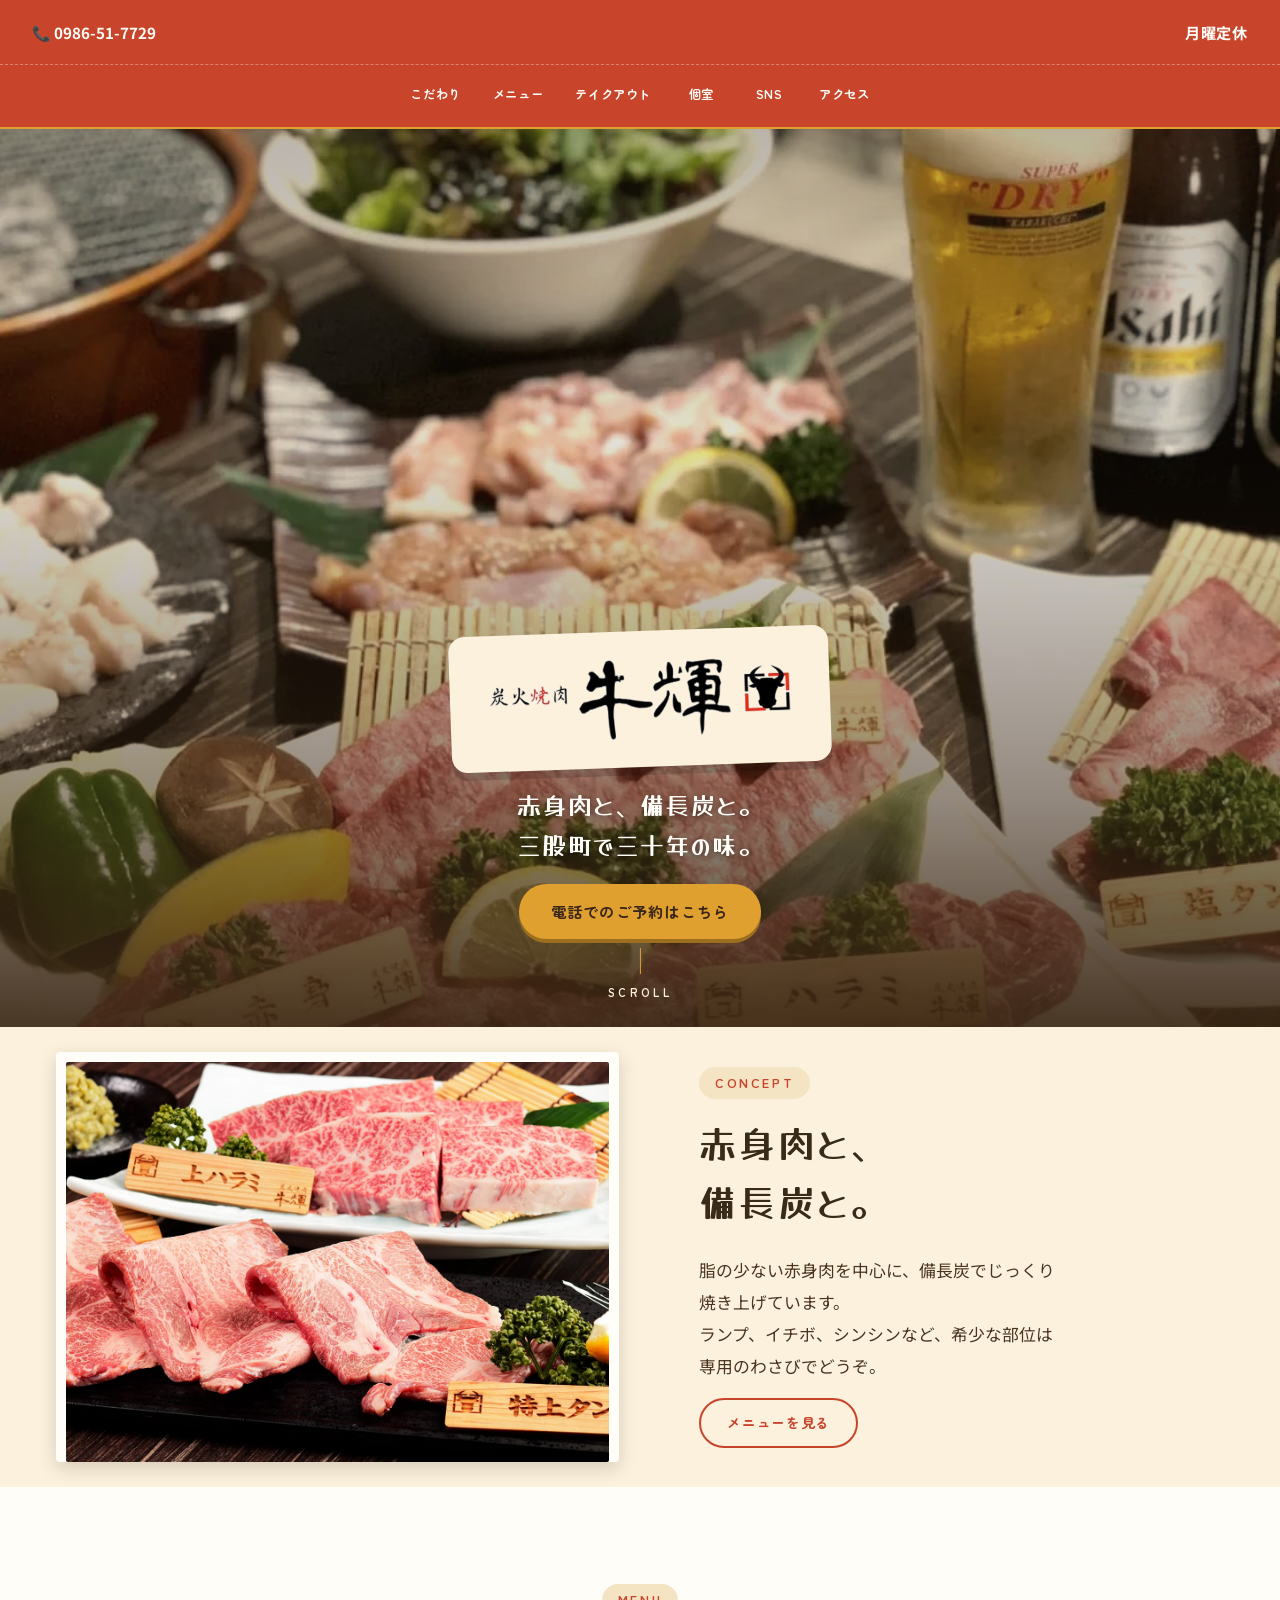
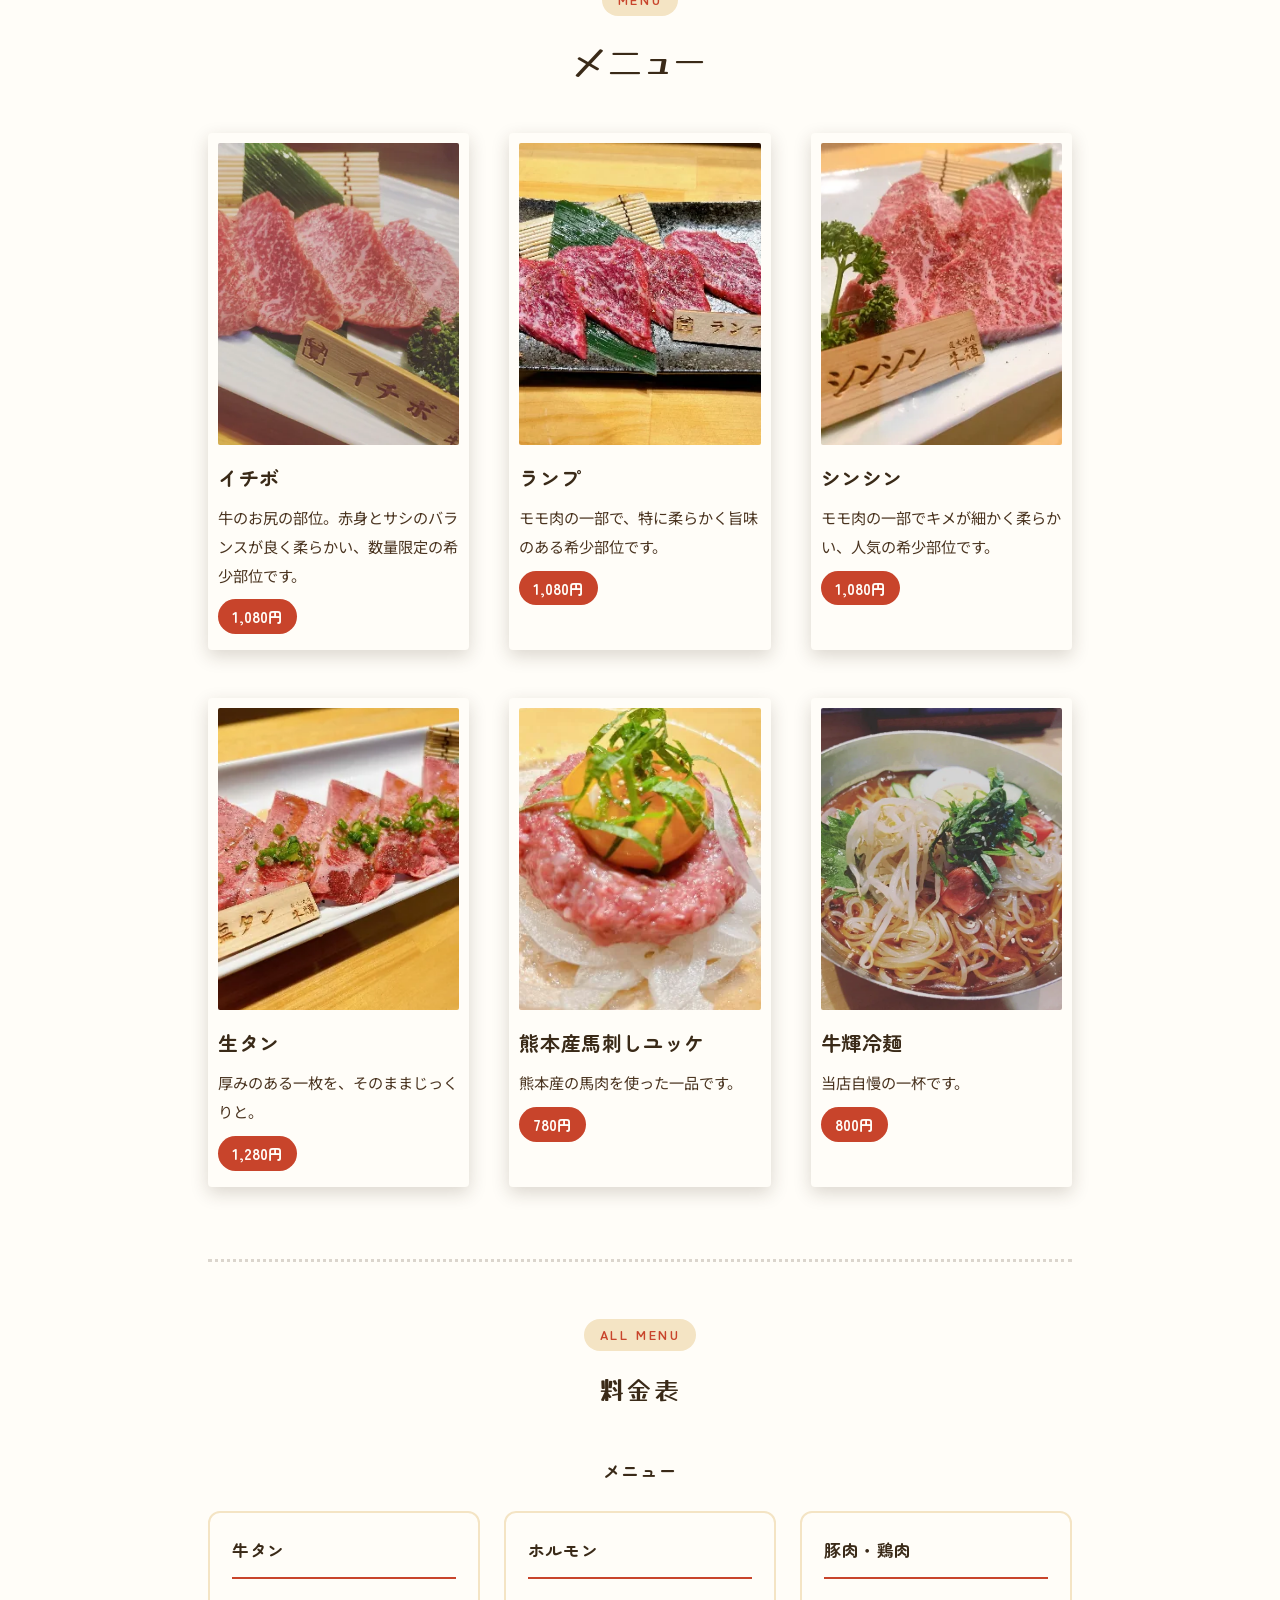
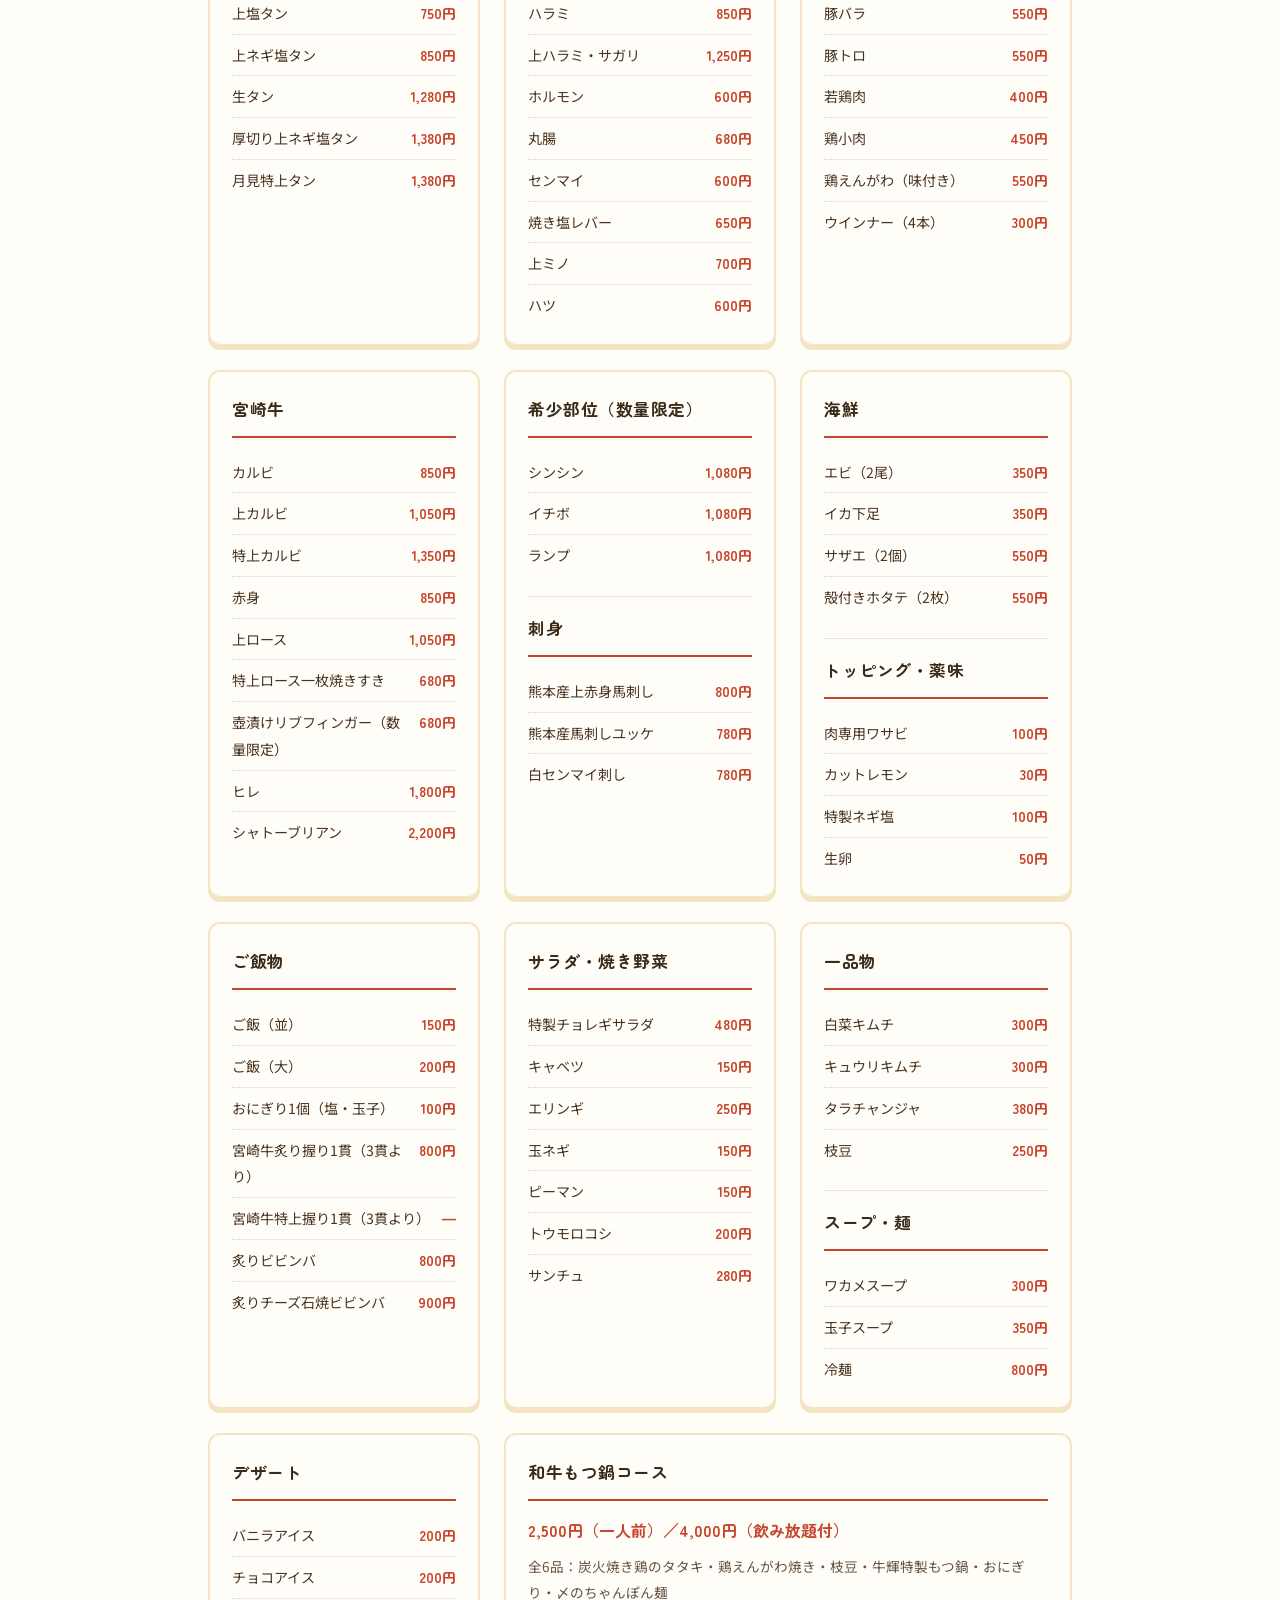
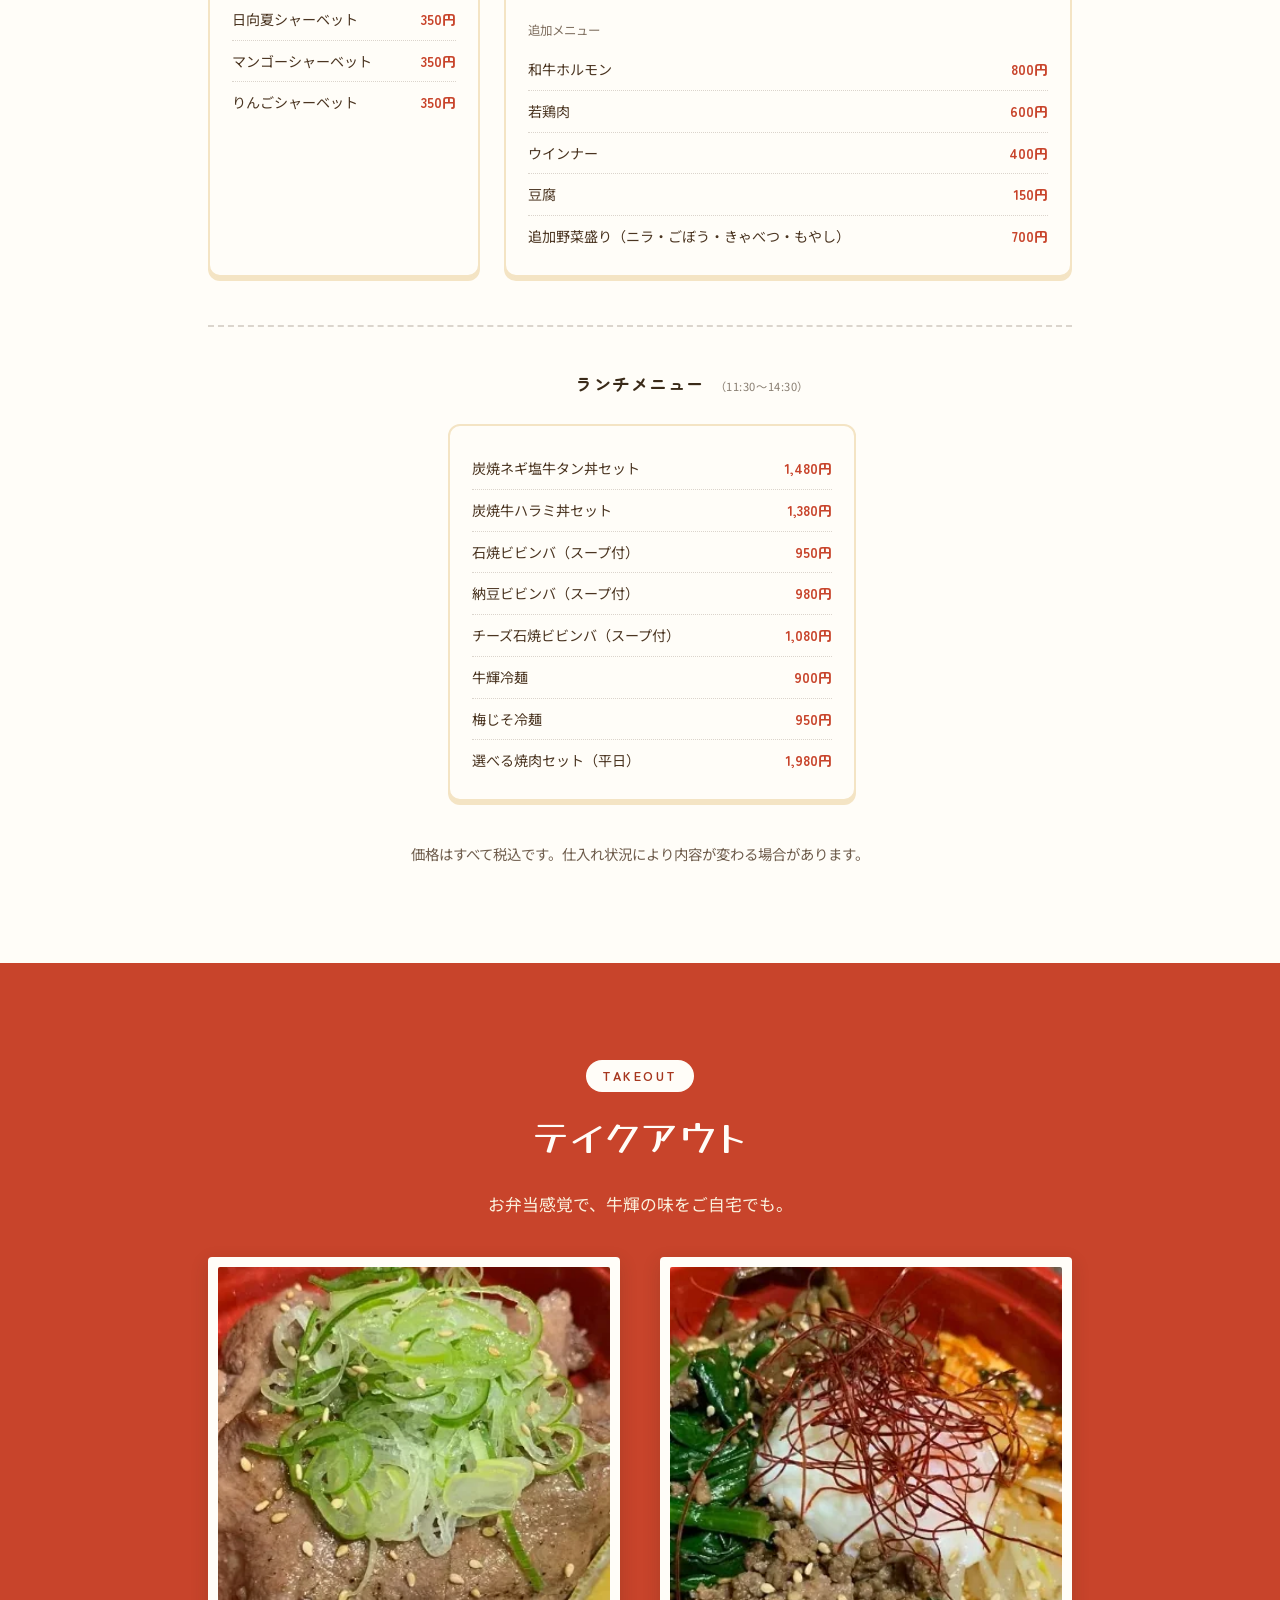
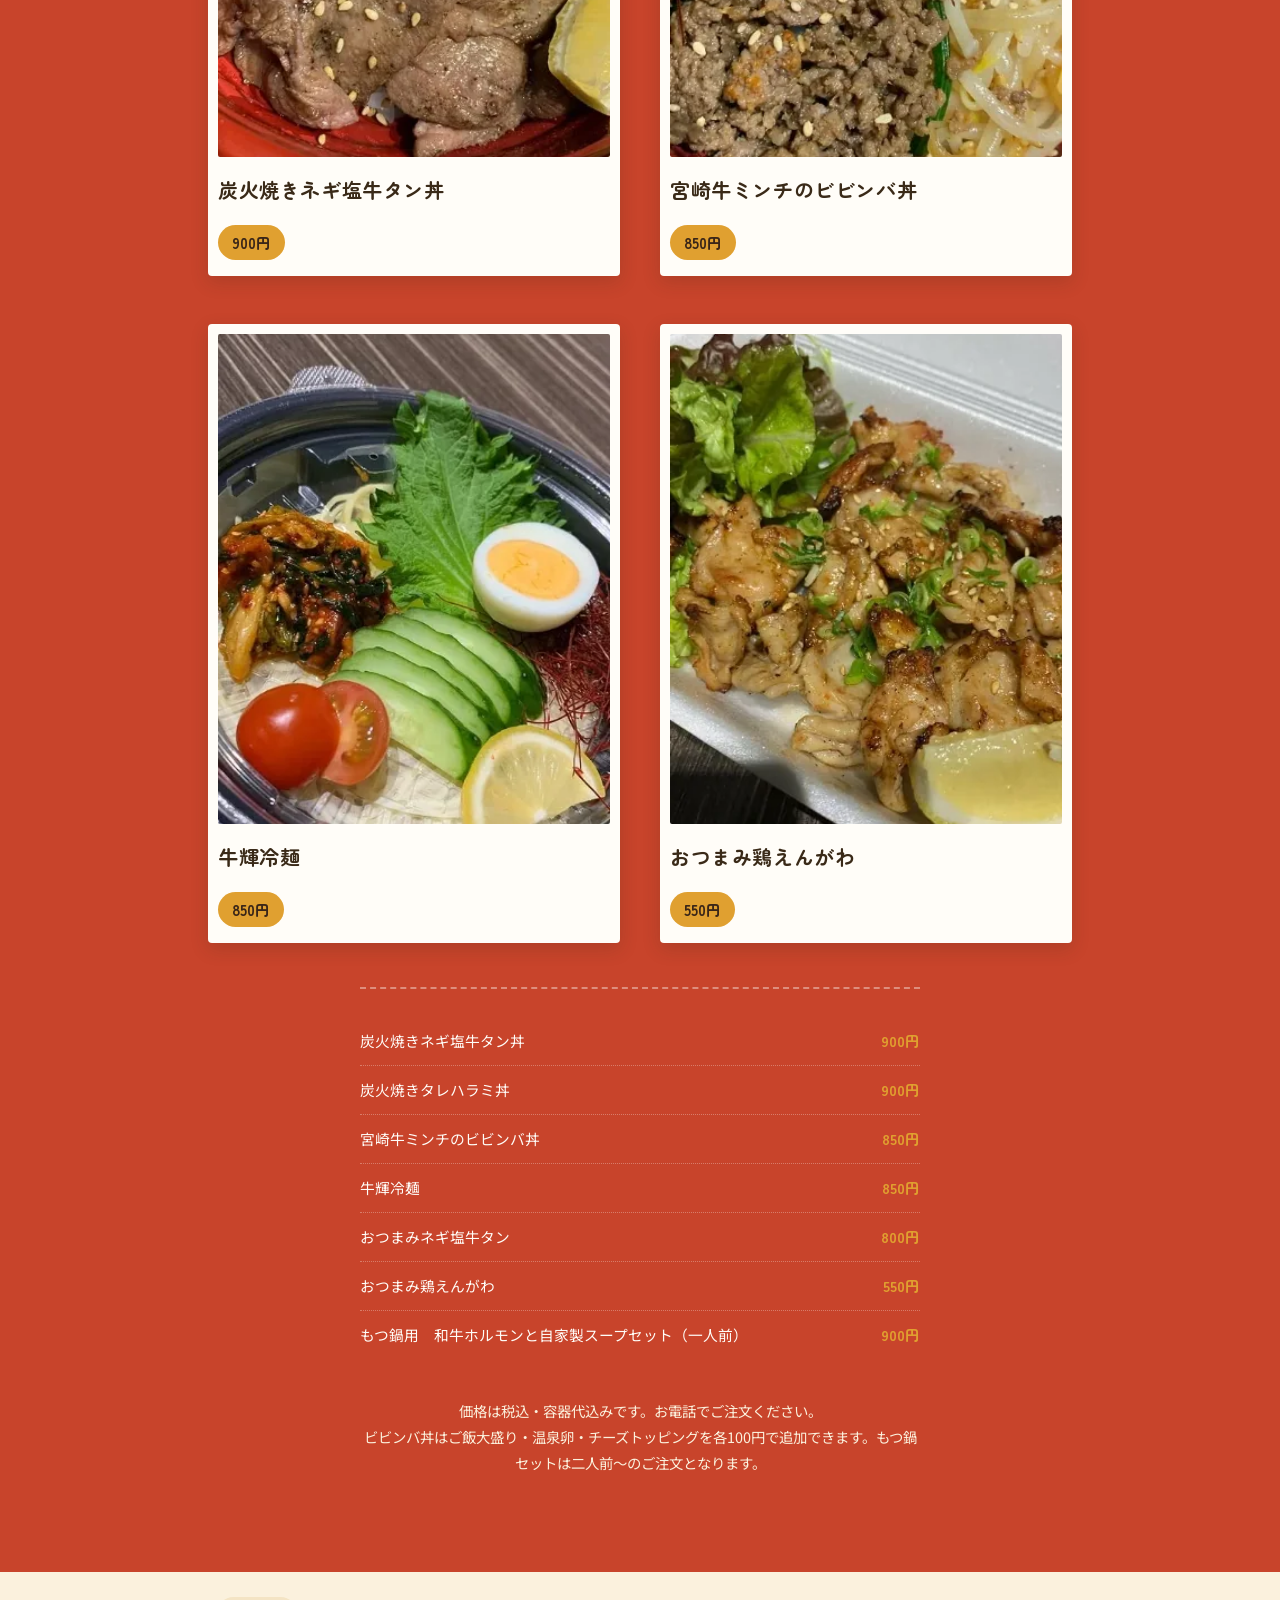
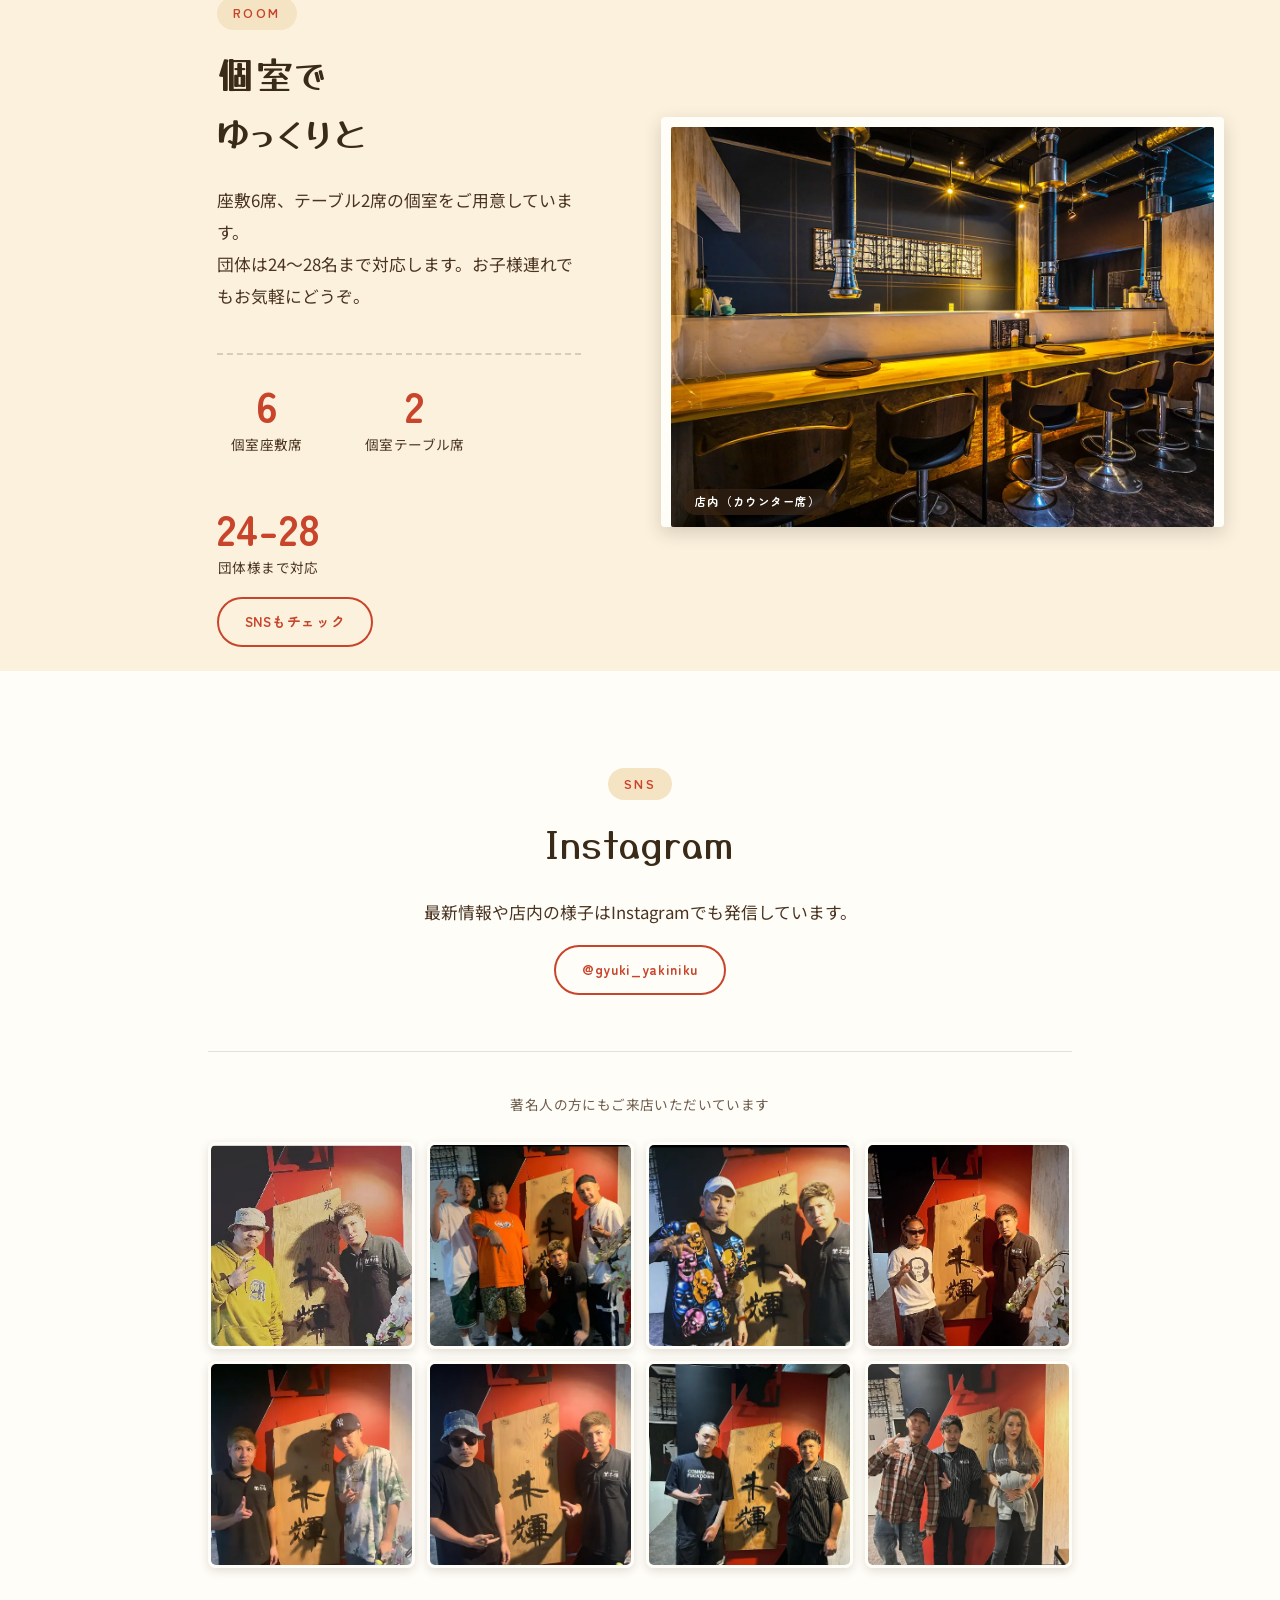
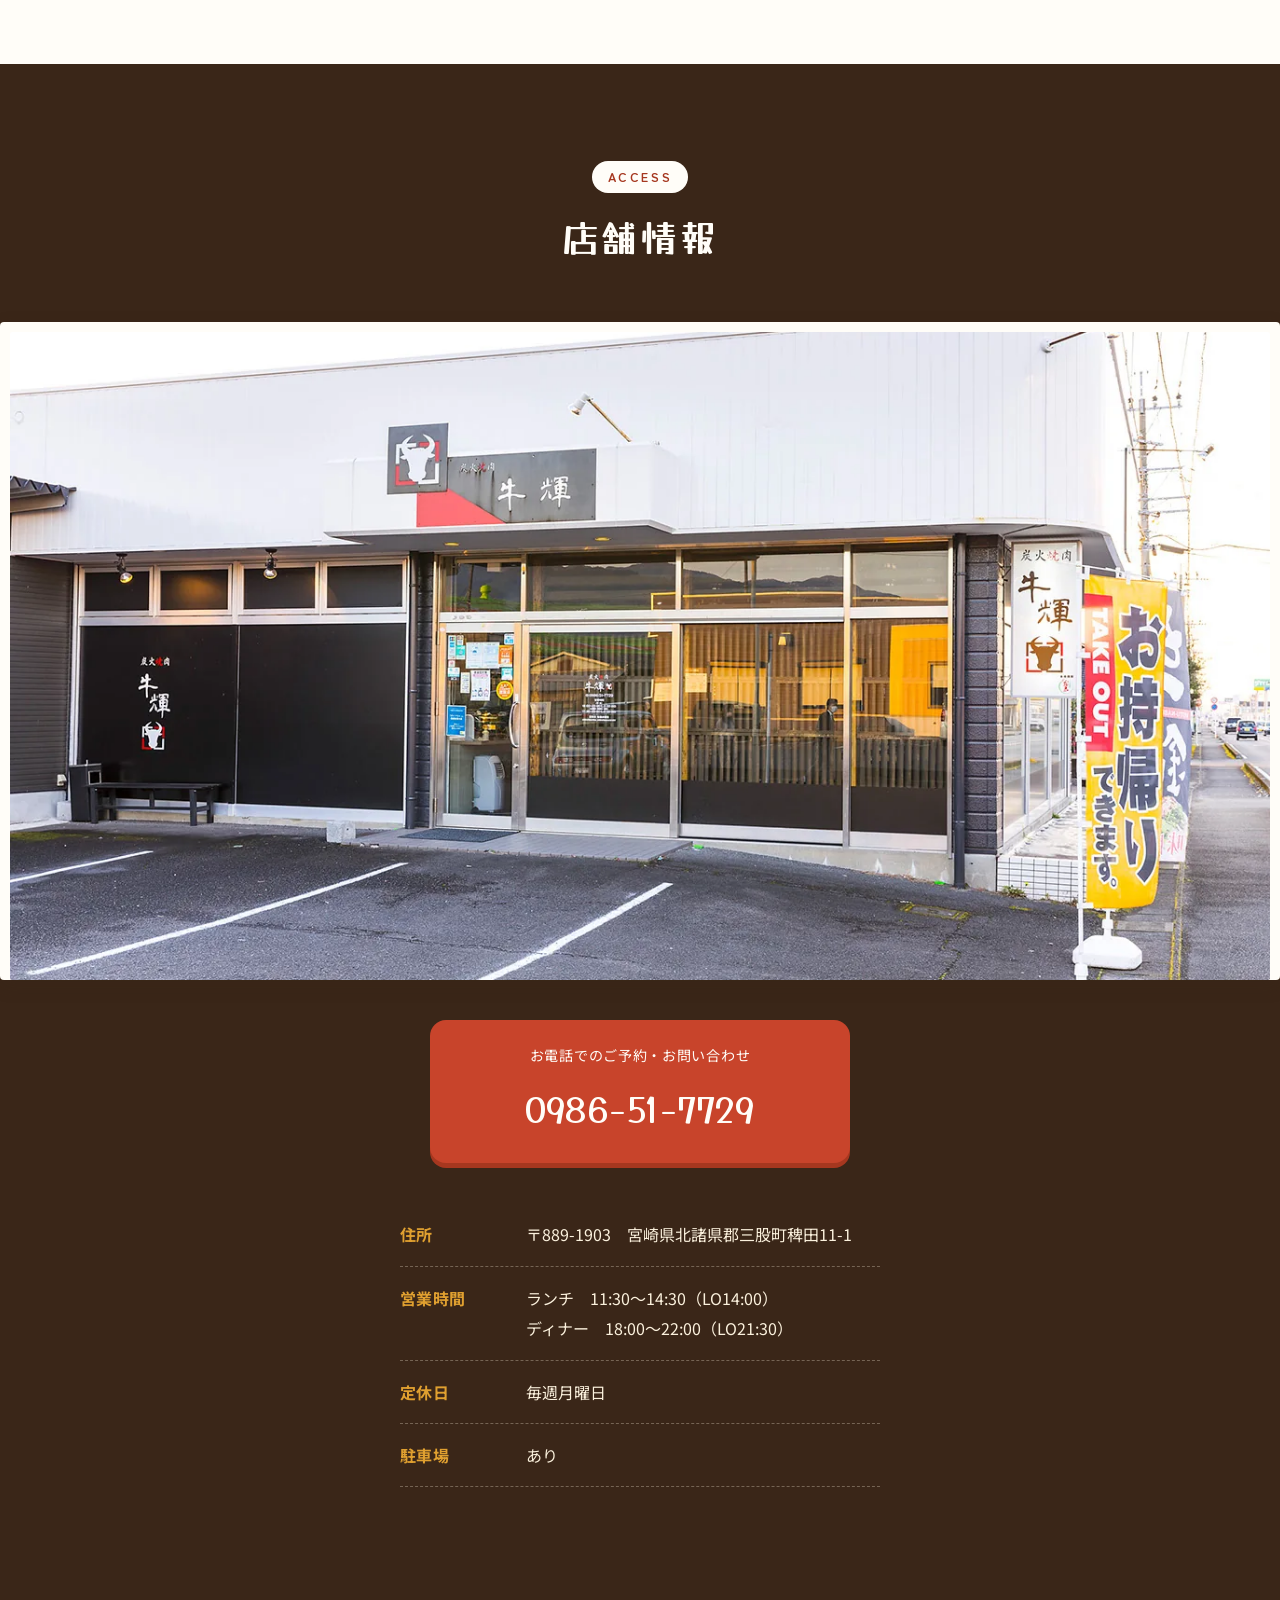
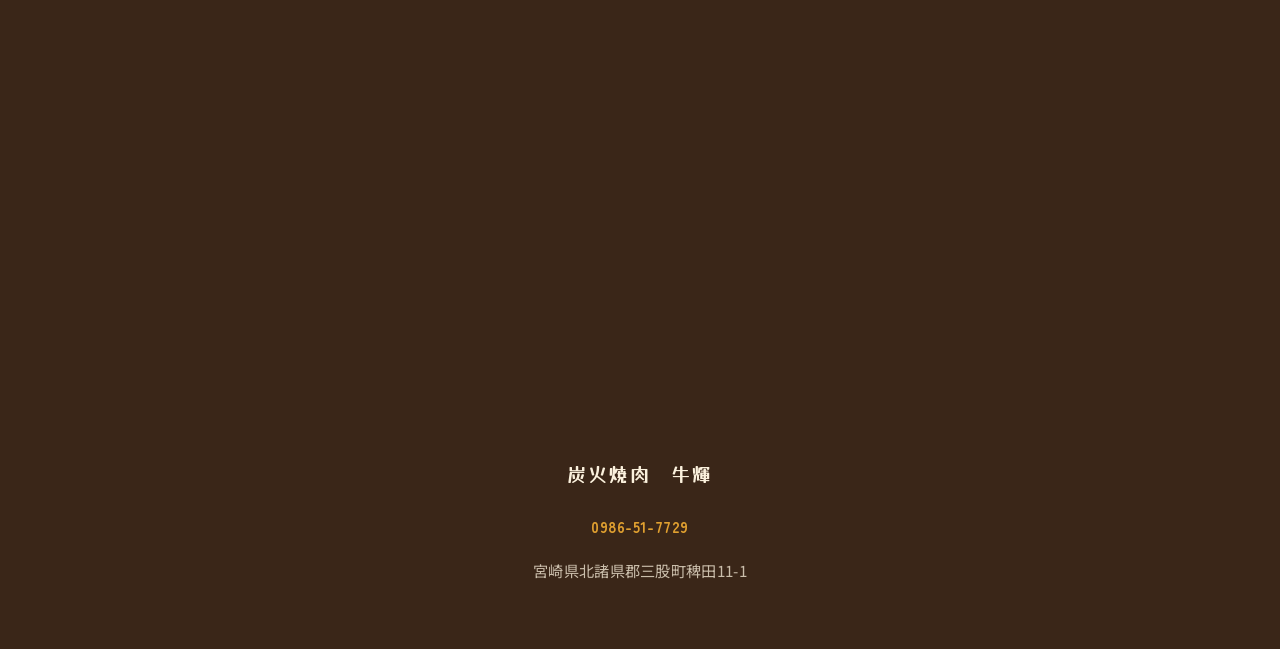
==== commit 720e2bf8: "三股町観光HP掲載のプロ撮影写真に差し替え（外観・肉盛り・店内） CONCEPTを上ハラミ・特上タンの肉盛り、ROOMを店内カウンター席、 ACCESSを鮮明な外観写真に変更。店内写真は個室ではないた" ====
--- a/pattern-b/index.html
+++ b/pattern-b/index.html
@@ -9,7 +9,7 @@
 <link rel="preconnect" href="https://fonts.googleapis.com">
 <link rel="preconnect" href="https://fonts.gstatic.com" crossorigin>
 <link href="https://fonts.googleapis.com/css2?family=Yusei+Magic&family=Zen+Maru+Gothic:wght@500;700;900&family=Noto+Sans+JP:wght@400;500;700&display=swap" rel="stylesheet">
-<link rel="stylesheet" href="style.css?v=1">
+<link rel="stylesheet" href="style.css?v=2">
 </head>
 <body>
 
@@ -48,7 +48,7 @@
   <section class="band band--cream" id="concept">
     <div class="band__split">
       <figure class="band__split-photo photo-frame reveal">
-        <img src="../assets/img/cut-akami.webp" alt="宮崎牛赤身のクローズアップ" loading="lazy">
+        <img src="../assets/img/concept-meat.webp" alt="上ハラミと特上タンの盛り合わせ" loading="lazy">
       </figure>
       <div class="band__split-text">
         <p class="eyebrow reveal">CONCEPT</p>
@@ -358,7 +358,8 @@
   <section class="band band--cream" id="room">
     <div class="band__split band__split--reverse">
       <figure class="band__split-photo photo-frame reveal">
-        <img src="../assets/img/dish-torisashi.webp" alt="牛輝でのひととき" loading="lazy">
+        <img src="../assets/img/interior-counter.webp" alt="炭火焼肉 牛輝の店内（カウンター席）" loading="lazy">
+        <p class="photo-caption">店内（カウンター席）</p>
       </figure>
       <div class="band__split-text">
         <p class="eyebrow reveal">ROOM</p>
@@ -466,6 +467,6 @@
   </div>
 </footer>
 
-<script src="../script.js"></script>
+<script src="../script.js?v=20261009a"></script>
 </body>
 </html>
--- a/pattern-b/style.css
+++ b/pattern-b/style.css
@@ -426,6 +426,26 @@
   color: var(--text-on-dark);
 }
 
+.band__split-photo {
+  position: relative;
+}
+
+.photo-caption {
+  position: absolute;
+  left: 22px;
+  bottom: 12px;
+  margin: 0;
+  padding: 3px 12px;
+  font-family: var(--font-round);
+  font-weight: 700;
+  font-size: 0.72rem;
+  letter-spacing: 0.05em;
+  line-height: 1.7;
+  color: #fff;
+  background: rgba(58, 38, 20, 0.7);
+  border-radius: 999px;
+}
+
 /* ---------- Menu ---------- */
 
 .menu-grid {
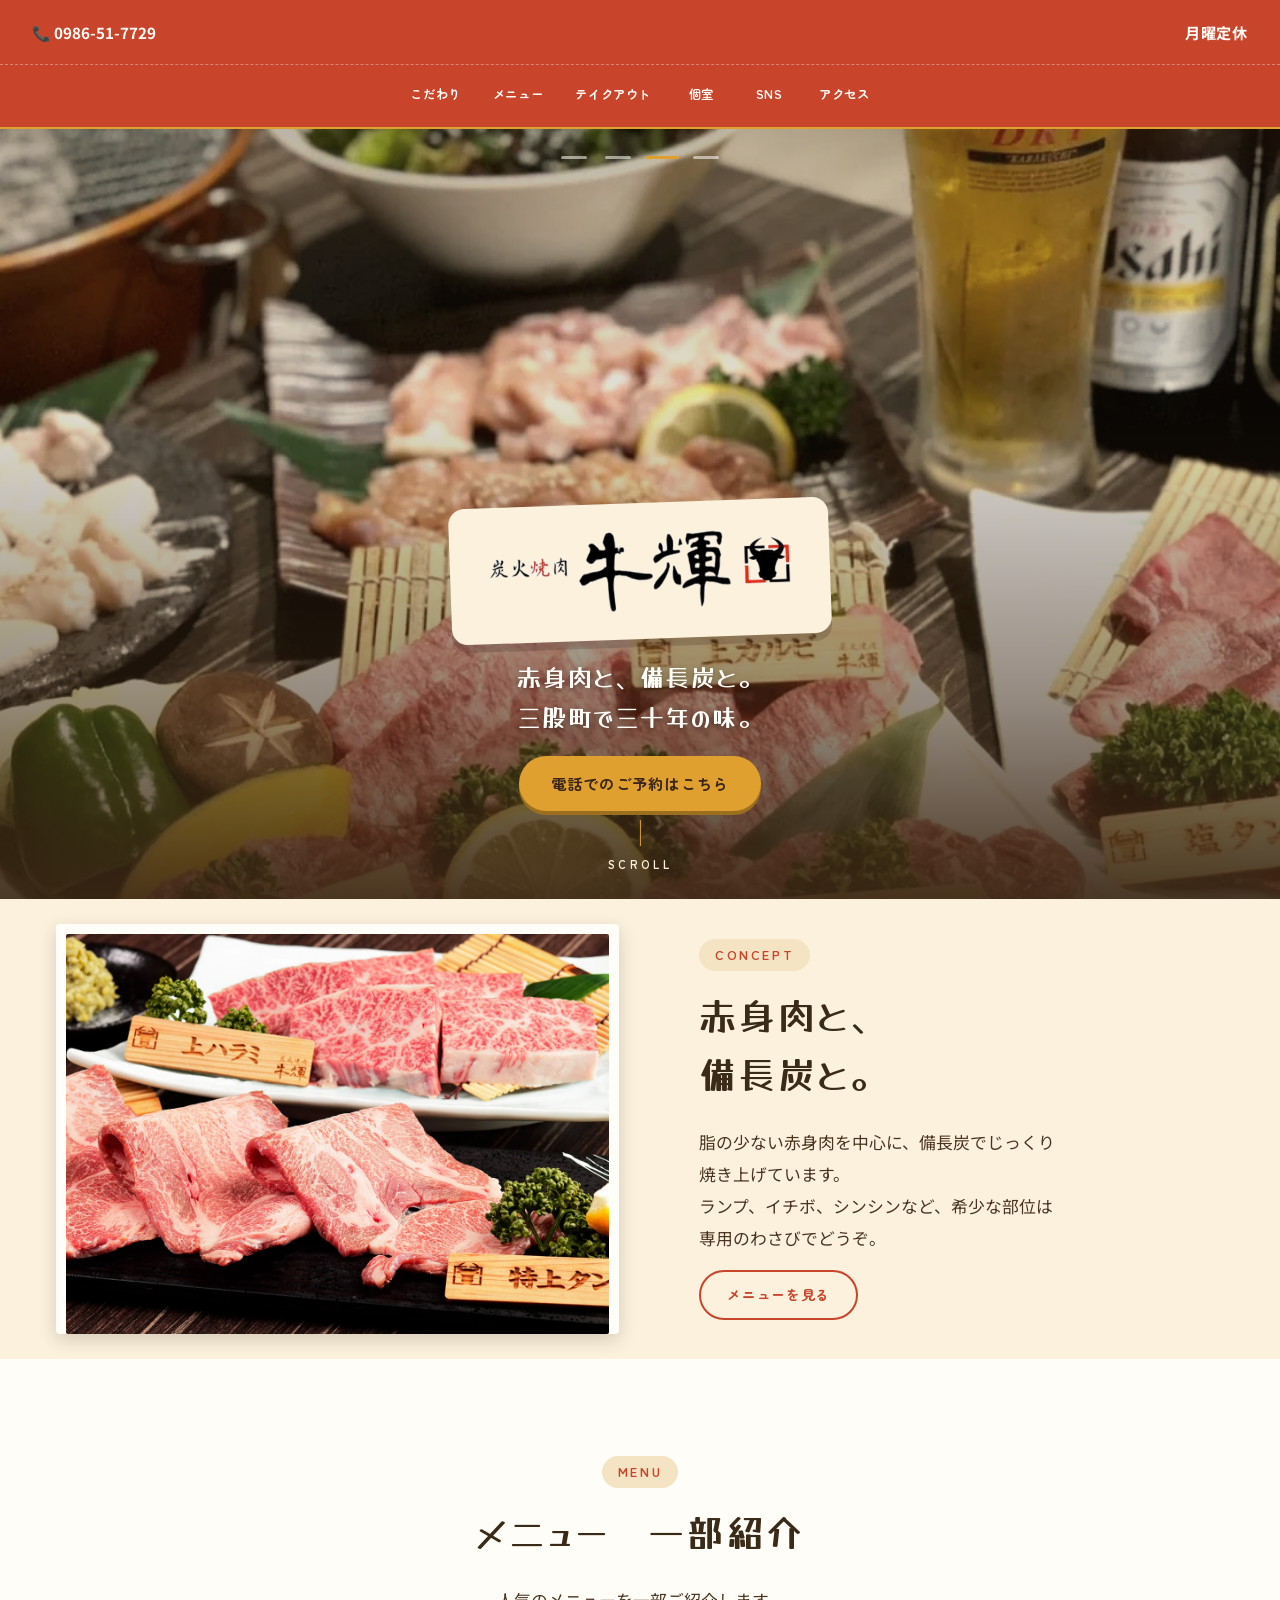
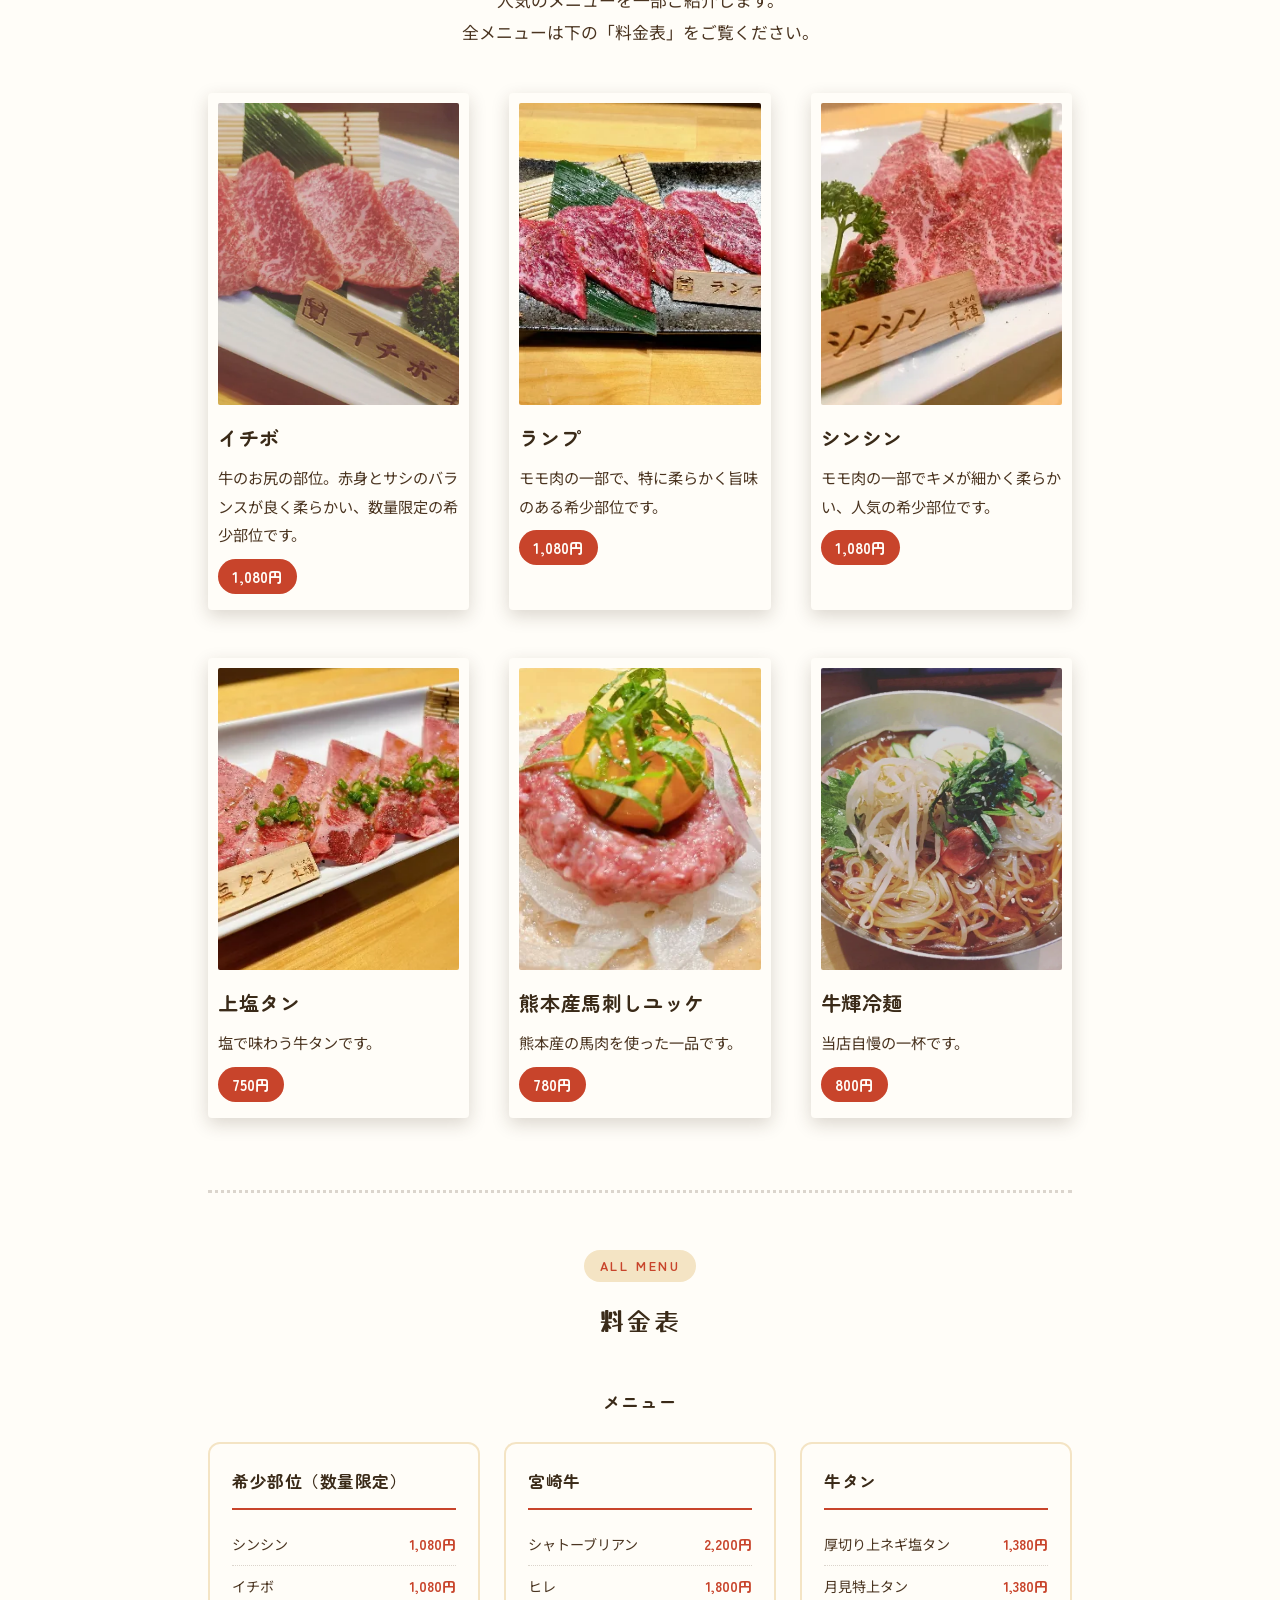
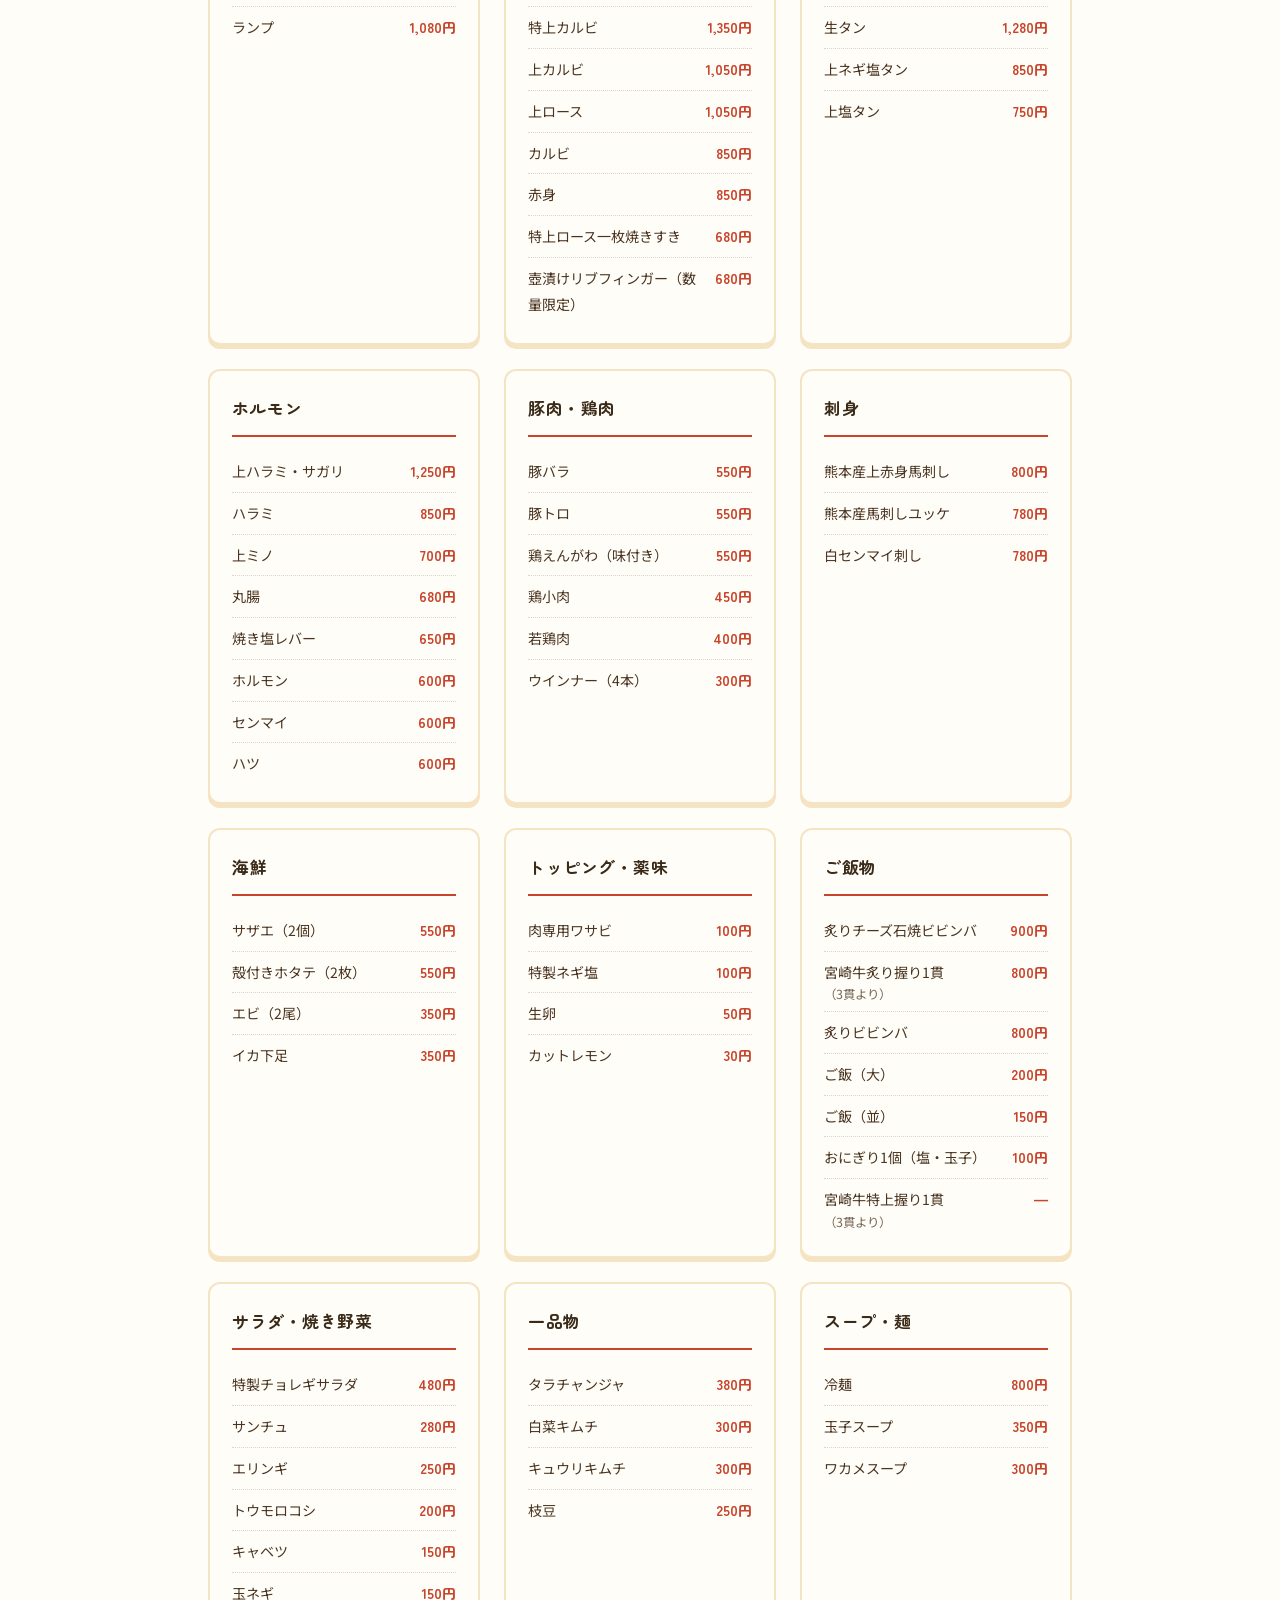
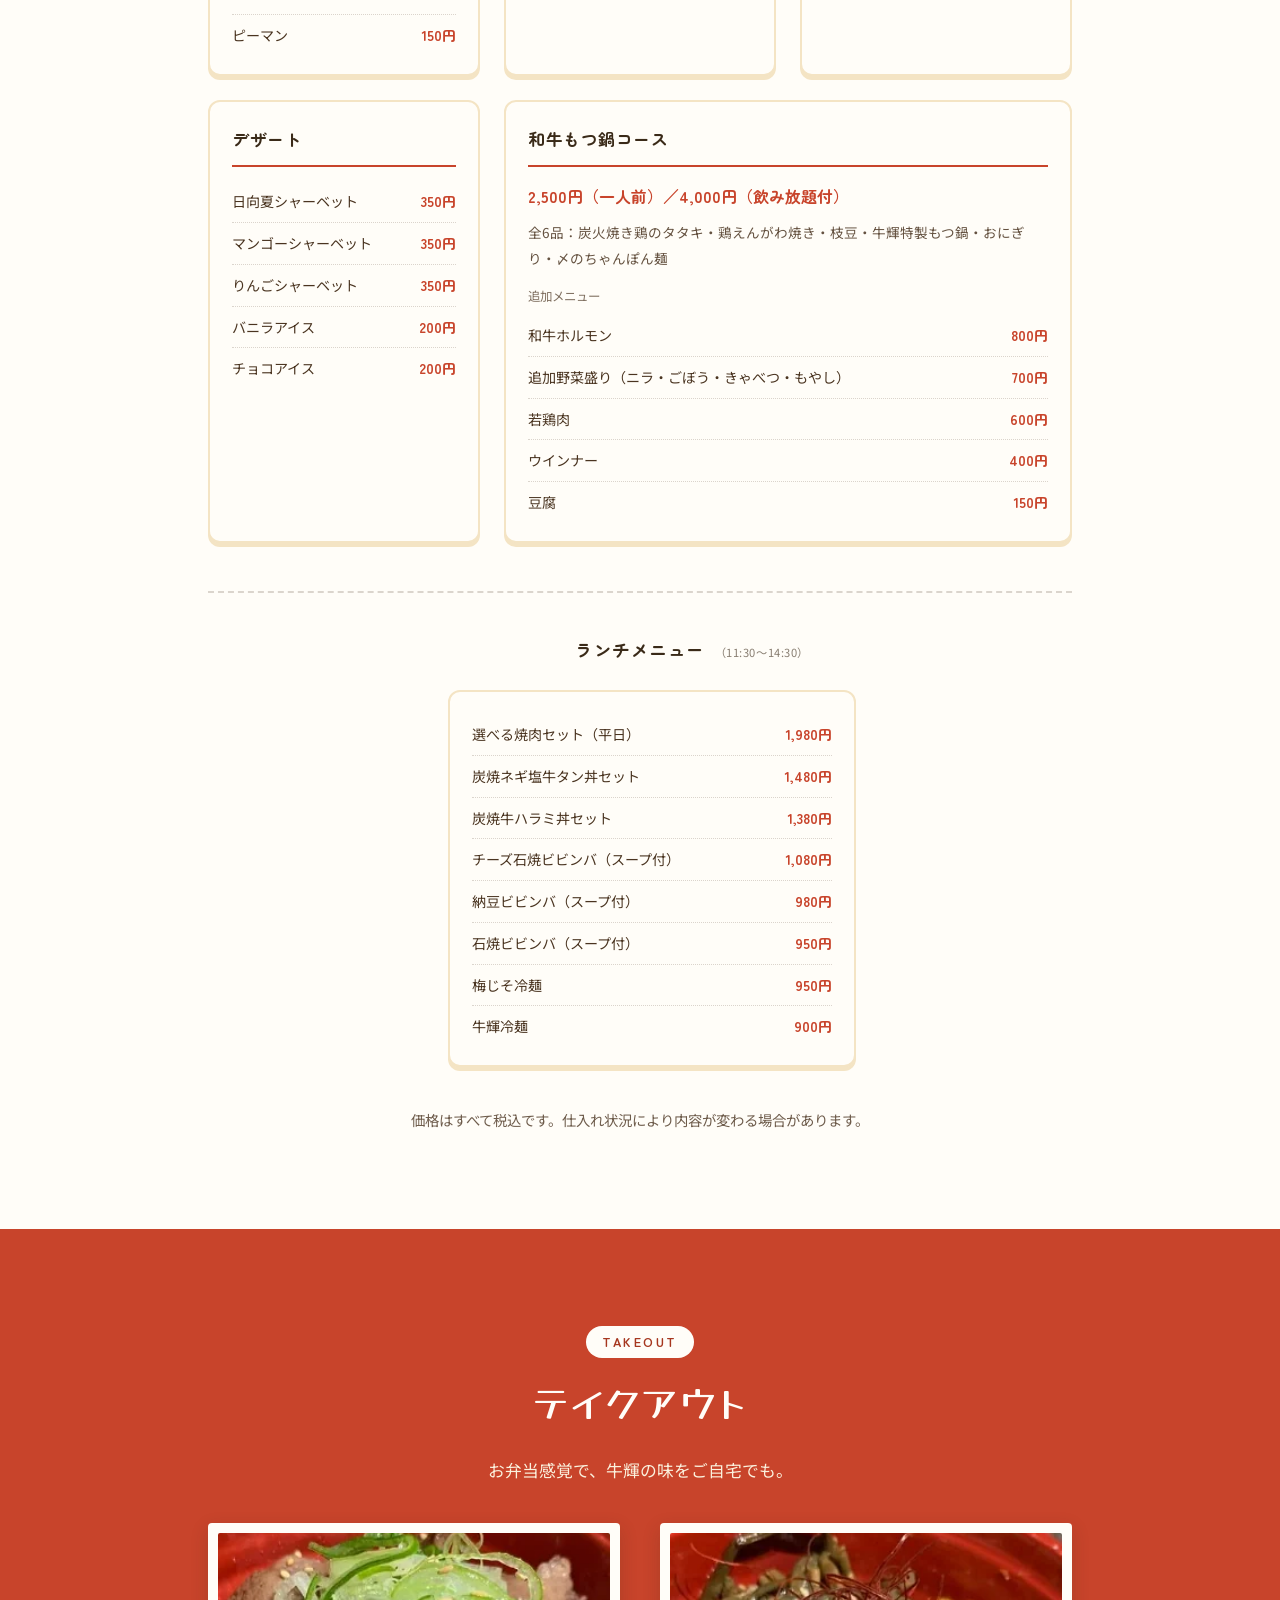
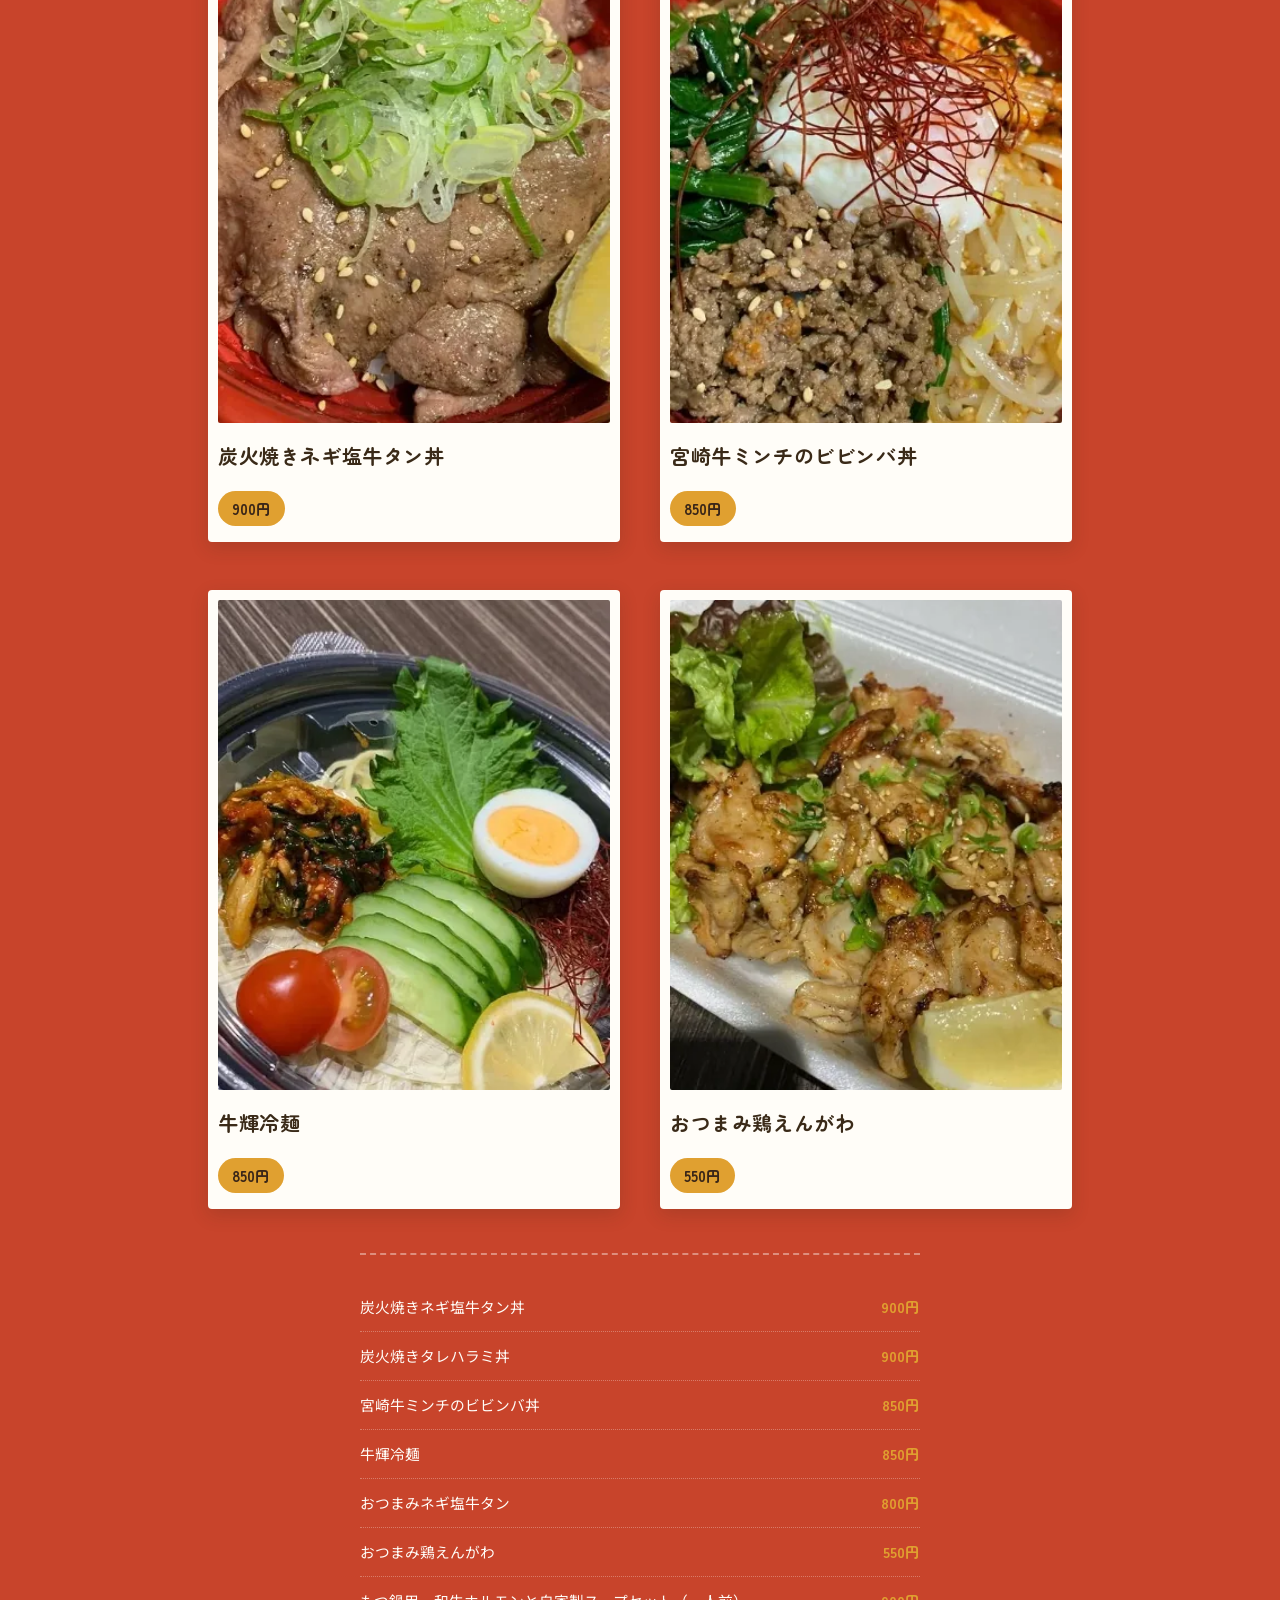
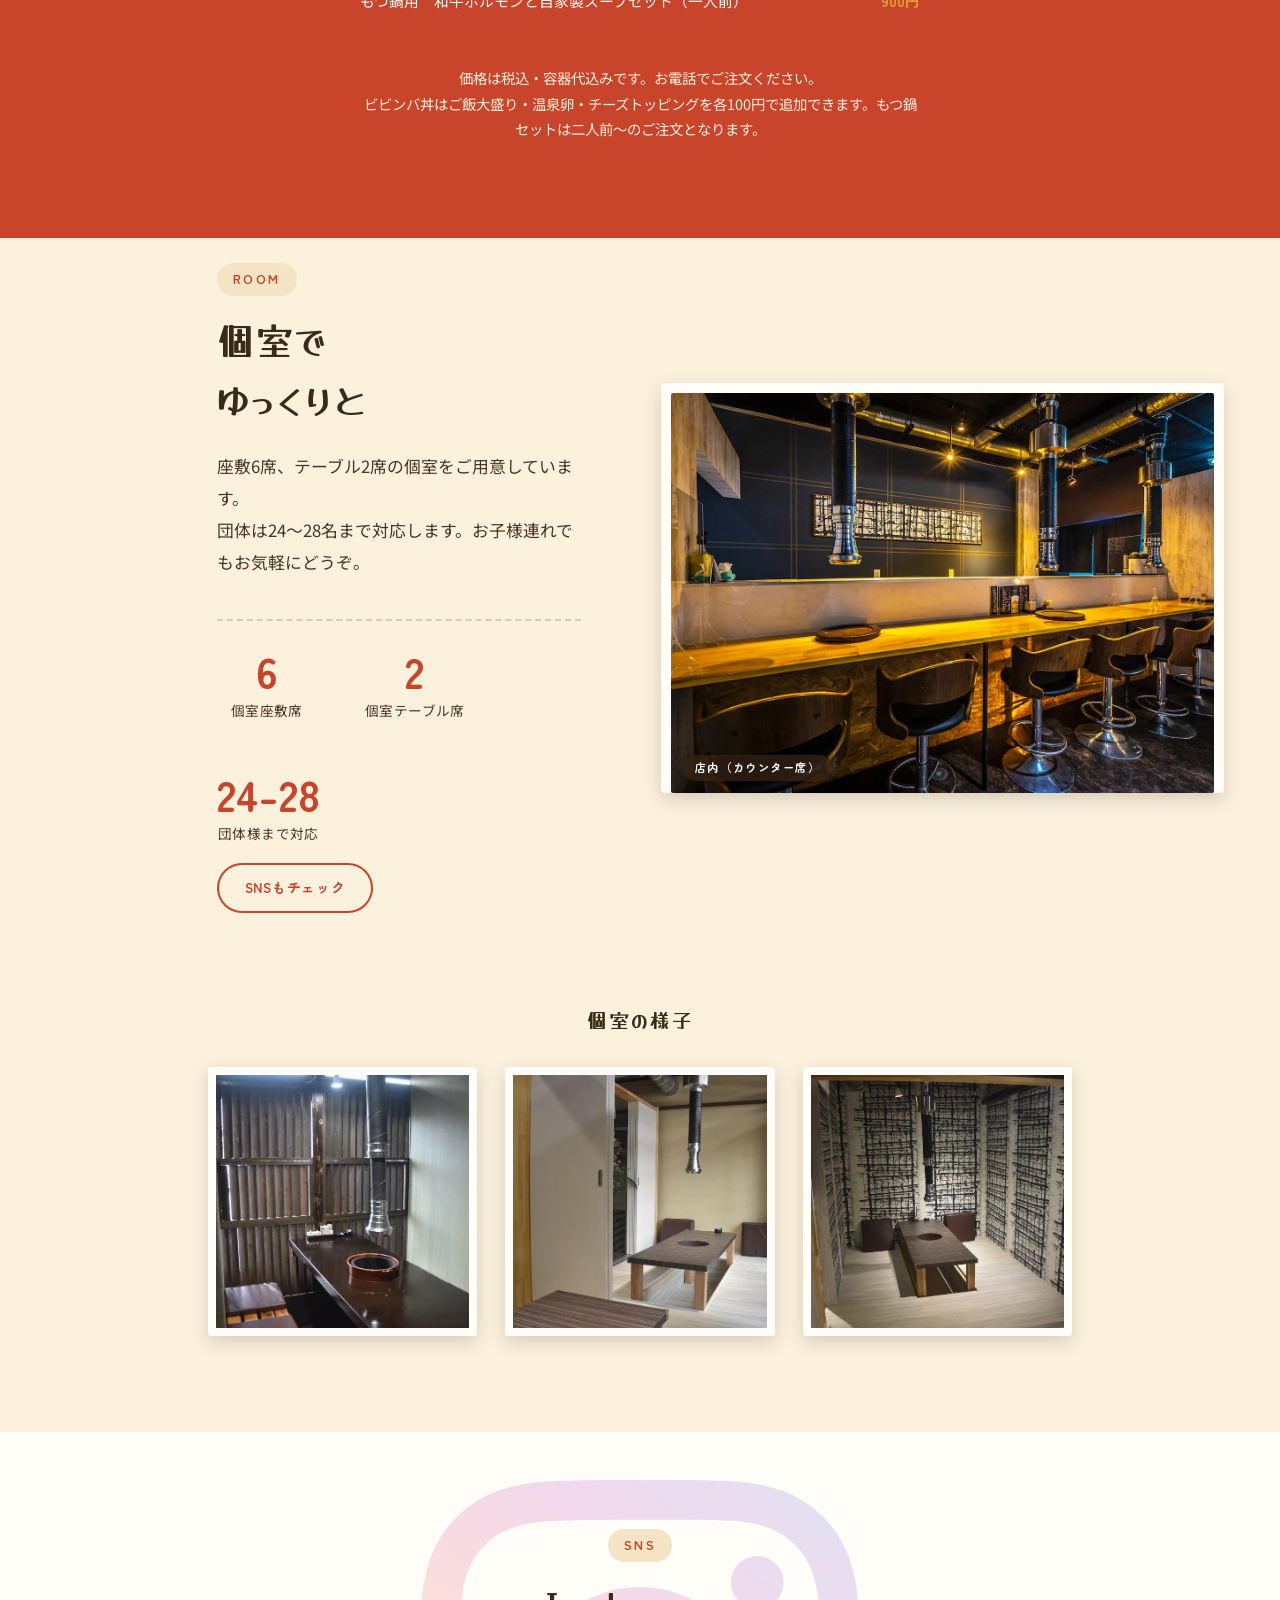
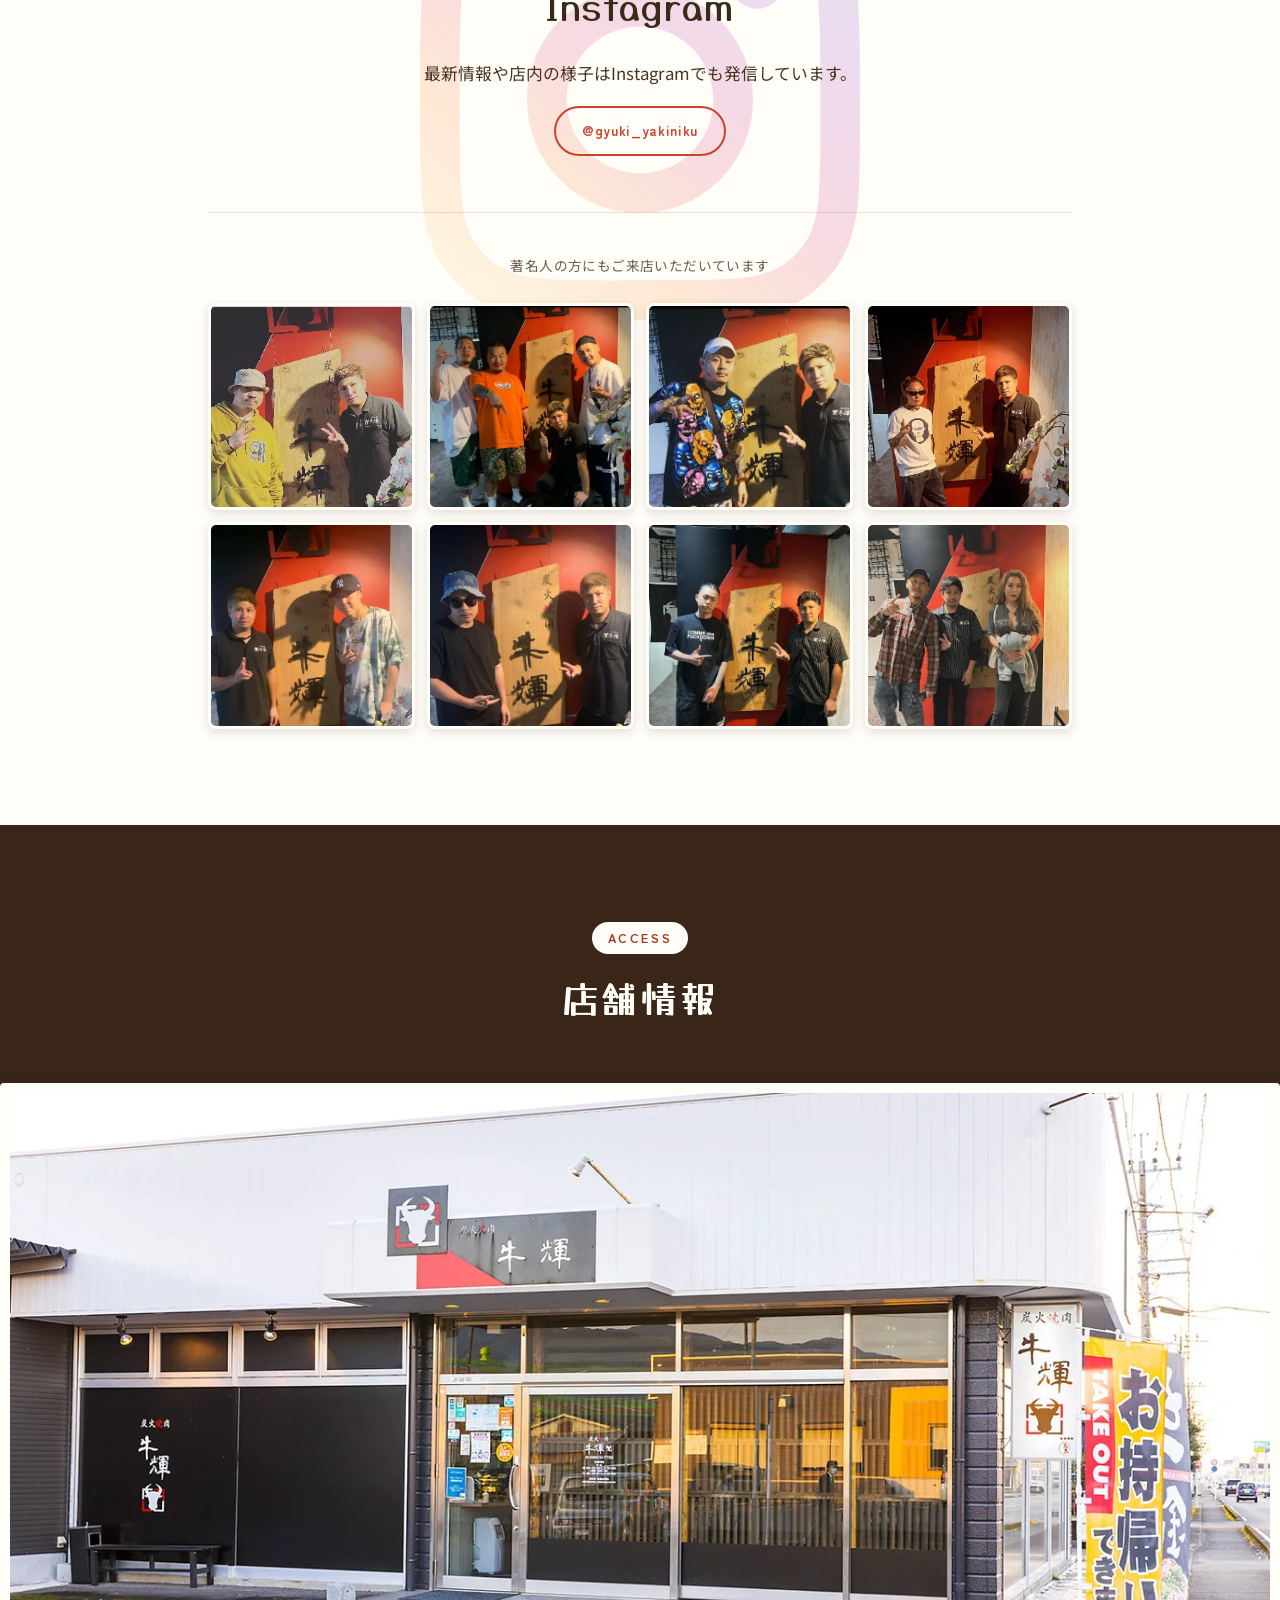
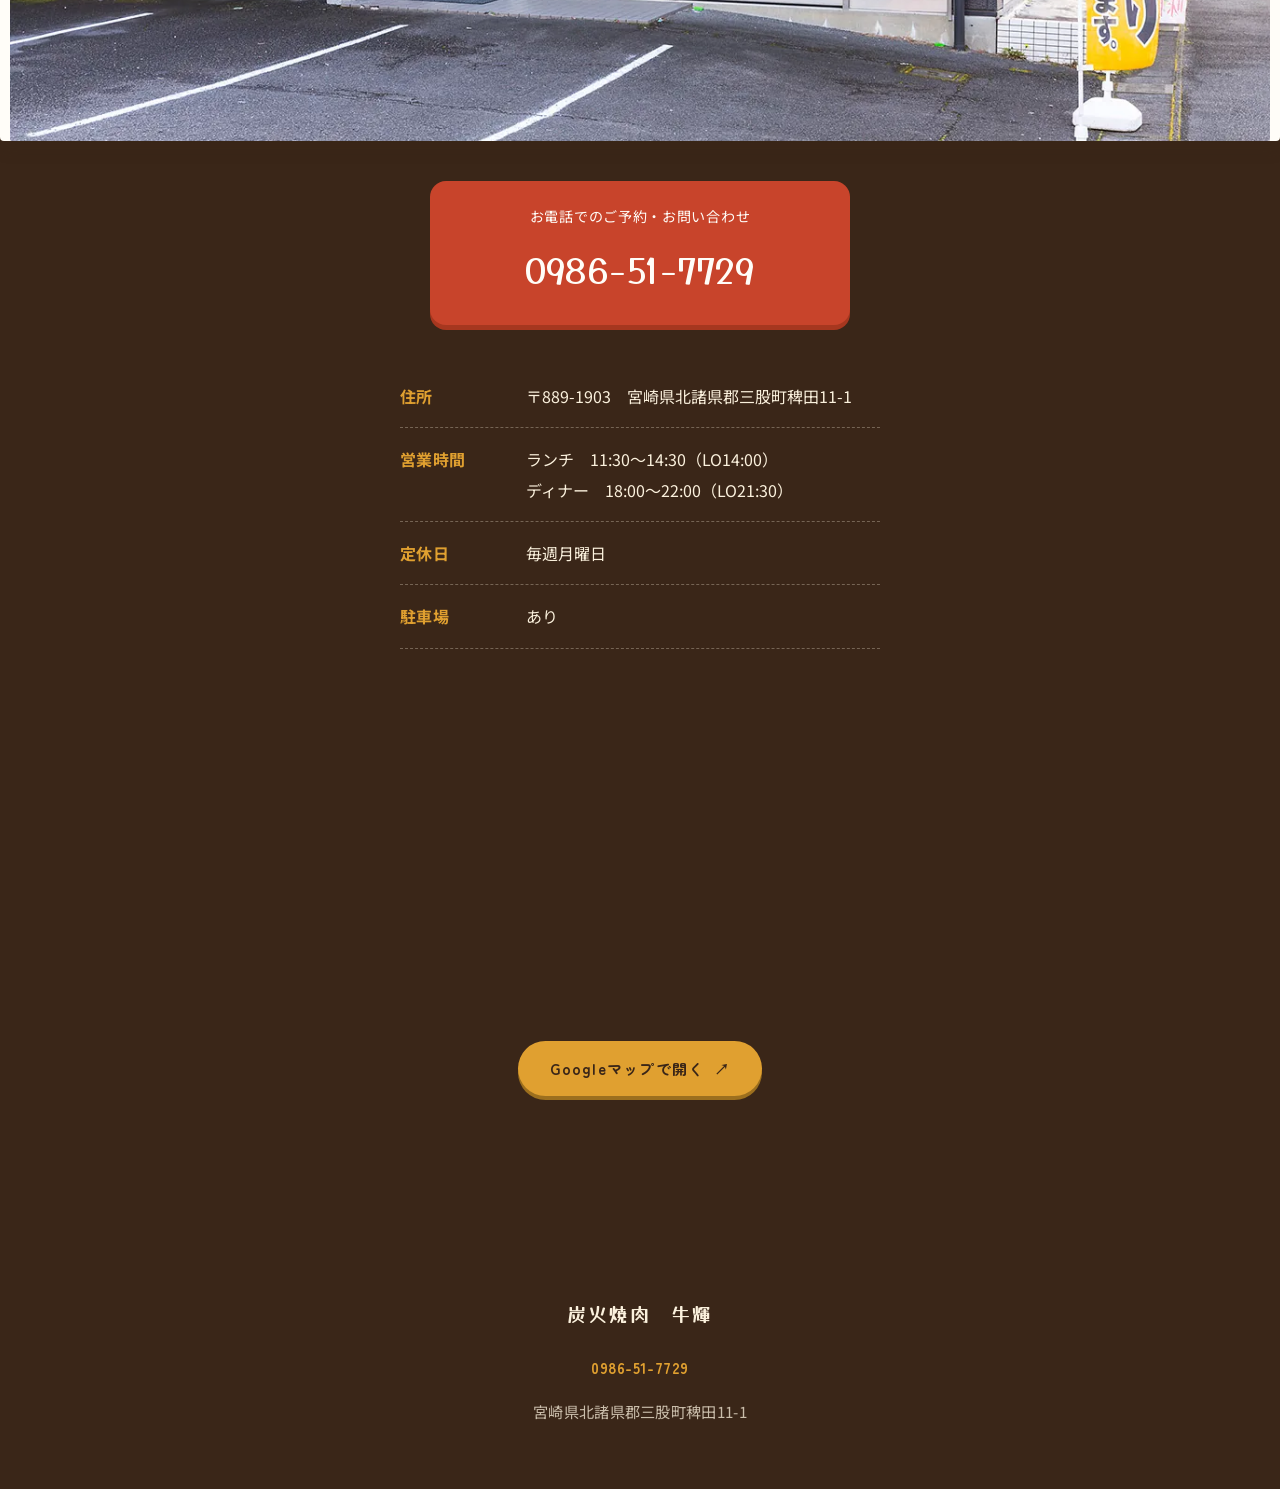
==== commit 92208275: "パターンB・Cへ、Aの変更を反映（スライド・料金表・個室ギャラリー等） トップ4枚スライド、メニュー見出し、上塩タン訂正、料金表の分割と並び替え、 個室ギャラリー、Googleマップボタン、SNS背景" ====
--- a/pattern-b/index.html
+++ b/pattern-b/index.html
@@ -9,7 +9,7 @@
 <link rel="preconnect" href="https://fonts.googleapis.com">
 <link rel="preconnect" href="https://fonts.gstatic.com" crossorigin>
 <link href="https://fonts.googleapis.com/css2?family=Yusei+Magic&family=Zen+Maru+Gothic:wght@500;700;900&family=Noto+Sans+JP:wght@400;500;700&display=swap" rel="stylesheet">
-<link rel="stylesheet" href="style.css?v=2">
+<link rel="stylesheet" href="style.css?v=3">
 </head>
 <body>
 
@@ -29,7 +29,23 @@
 </div>
 
 <header class="hero">
-  <img class="hero__bg" src="../assets/img/hero-moriawase.webp" alt="牛輝の焼肉盛り合わせ（上カルビ・赤身・ハラミ・塩タン）">
+  <div class="hero__slides">
+    <div class="hero__slide is-active">
+      <img class="hero__bg" src="../assets/img/concept-meat.webp" alt="上ハラミと特上タンの盛り合わせ">
+    </div>
+    <div class="hero__slide">
+      <img class="hero__bg" src="../assets/img/interior-counter.webp" alt="炭火焼肉 牛輝の店内（カウンター席）" decoding="async">
+    </div>
+    <div class="hero__slide">
+      <img class="hero__bg" src="../assets/img/hero-moriawase.webp" alt="牛輝の焼肉盛り合わせ（上カルビ・赤身・ハラミ・塩タン）" decoding="async">
+    </div>
+    <div class="hero__slide">
+      <picture>
+        <source media="(max-width: 767px)" srcset="../assets/img/hero-rooms-b-tall.webp?v=20261011b">
+        <img class="hero__bg" src="../assets/img/hero-rooms-b-wide.webp?v=20261011b" alt="牛輝の木製看板と、個室の座敷・テーブル席" decoding="async">
+      </picture>
+    </div>
+  </div>
   <div class="hero__overlay"></div>
 
   <div class="hero__content">
@@ -65,7 +81,8 @@
   <section class="band band--white" id="menu">
     <div class="section-inner">
       <p class="eyebrow reveal">MENU</p>
-      <h2 class="section__title reveal">メニュー</h2>
+      <h2 class="section__title reveal">メニュー　一部紹介</h2>
+      <p class="section__lead reveal">人気のメニューを一部ご紹介します。<br>全メニューは下の「料金表」をご覧ください。</p>
 
       <div class="menu-grid">
         <article class="menu-item photo-frame reveal">
@@ -90,10 +107,10 @@
         </article>
 
         <article class="menu-item photo-frame reveal">
-          <img class="menu-item__img" src="../assets/img/cut-nama-tan.webp" alt="生タン" loading="lazy">
-          <h3 class="menu-item__name">生タン</h3>
-          <p class="menu-item__desc">厚みのある一枚を、そのままじっくりと。</p>
-          <p class="menu-item__price">1,280円</p>
+          <img class="menu-item__img" src="../assets/img/cut-nama-tan.webp" alt="上塩タン" loading="lazy">
+          <h3 class="menu-item__name">上塩タン</h3>
+          <p class="menu-item__desc">塩で味わう牛タンです。</p>
+          <p class="menu-item__price">750円</p>
         </article>
 
         <article class="menu-item photo-frame reveal">
@@ -118,26 +135,50 @@
         <h4 class="price-list__group">メニュー</h4>
         <div class="price-list__grid">
           <div class="price-list__cat">
+            <h4>希少部位（数量限定）</h4>
+            <ul>
+              <li><span>シンシン</span><span>1,080円</span></li>
+              <li><span>イチボ</span><span>1,080円</span></li>
+              <li><span>ランプ</span><span>1,080円</span></li>
+            </ul>
+          </div>
+
+          <div class="price-list__cat">
+            <h4>宮崎牛</h4>
+            <ul>
+              <li><span>シャトーブリアン</span><span>2,200円</span></li>
+              <li><span>ヒレ</span><span>1,800円</span></li>
+              <li><span>特上カルビ</span><span>1,350円</span></li>
+              <li><span>上カルビ</span><span>1,050円</span></li>
+              <li><span>上ロース</span><span>1,050円</span></li>
+              <li><span>カルビ</span><span>850円</span></li>
+              <li><span>赤身</span><span>850円</span></li>
+              <li><span>特上ロース一枚焼きすき</span><span>680円</span></li>
+              <li><span>壺漬けリブフィンガー（数量限定）</span><span>680円</span></li>
+            </ul>
+          </div>
+
+          <div class="price-list__cat">
             <h4>牛タン</h4>
             <ul>
-              <li><span>上塩タン</span><span>750円</span></li>
-              <li><span>上ネギ塩タン</span><span>850円</span></li>
-              <li><span>生タン</span><span>1,280円</span></li>
               <li><span>厚切り上ネギ塩タン</span><span>1,380円</span></li>
               <li><span>月見特上タン</span><span>1,380円</span></li>
+              <li><span>生タン</span><span>1,280円</span></li>
+              <li><span>上ネギ塩タン</span><span>850円</span></li>
+              <li><span>上塩タン</span><span>750円</span></li>
             </ul>
           </div>
 
           <div class="price-list__cat">
             <h4>ホルモン</h4>
             <ul>
+              <li><span>上ハラミ・サガリ</span><span>1,250円</span></li>
               <li><span>ハラミ</span><span>850円</span></li>
-              <li><span>上ハラミ・サガリ</span><span>1,250円</span></li>
+              <li><span>上ミノ</span><span>700円</span></li>
+              <li><span>丸腸</span><span>680円</span></li>
+              <li><span>焼き塩レバー</span><span>650円</span></li>
               <li><span>ホルモン</span><span>600円</span></li>
-              <li><span>丸腸</span><span>680円</span></li>
               <li><span>センマイ</span><span>600円</span></li>
-              <li><span>焼き塩レバー</span><span>650円</span></li>
-              <li><span>上ミノ</span><span>700円</span></li>
               <li><span>ハツ</span><span>600円</span></li>
             </ul>
           </div>
@@ -147,78 +188,52 @@
             <ul>
               <li><span>豚バラ</span><span>550円</span></li>
               <li><span>豚トロ</span><span>550円</span></li>
+              <li><span>鶏えんがわ（味付き）</span><span>550円</span></li>
+              <li><span>鶏小肉</span><span>450円</span></li>
               <li><span>若鶏肉</span><span>400円</span></li>
-              <li><span>鶏小肉</span><span>450円</span></li>
-              <li><span>鶏えんがわ（味付き）</span><span>550円</span></li>
               <li><span>ウインナー（4本）</span><span>300円</span></li>
             </ul>
           </div>
 
           <div class="price-list__cat">
-            <h4>宮崎牛</h4>
-            <ul>
-              <li><span>カルビ</span><span>850円</span></li>
-              <li><span>上カルビ</span><span>1,050円</span></li>
-              <li><span>特上カルビ</span><span>1,350円</span></li>
-              <li><span>赤身</span><span>850円</span></li>
-              <li><span>上ロース</span><span>1,050円</span></li>
-              <li><span>特上ロース一枚焼きすき</span><span>680円</span></li>
-              <li><span>壺漬けリブフィンガー（数量限定）</span><span>680円</span></li>
-              <li><span>ヒレ</span><span>1,800円</span></li>
-              <li><span>シャトーブリアン</span><span>2,200円</span></li>
-            </ul>
-          </div>
-
-          <div class="price-list__cat">
-            <div class="price-list__sub">
-              <h4>希少部位（数量限定）</h4>
-              <ul>
-                <li><span>シンシン</span><span>1,080円</span></li>
-                <li><span>イチボ</span><span>1,080円</span></li>
-                <li><span>ランプ</span><span>1,080円</span></li>
-              </ul>
-            </div>
-            <div class="price-list__sub">
-              <h4>刺身</h4>
-              <ul>
-                <li><span>熊本産上赤身馬刺し</span><span>800円</span></li>
-                <li><span>熊本産馬刺しユッケ</span><span>780円</span></li>
-                <li><span>白センマイ刺し</span><span>780円</span></li>
-              </ul>
-            </div>
-          </div>
-
-          <div class="price-list__cat">
-            <div class="price-list__sub">
-              <h4>海鮮</h4>
-              <ul>
-                <li><span>エビ（2尾）</span><span>350円</span></li>
-                <li><span>イカ下足</span><span>350円</span></li>
-                <li><span>サザエ（2個）</span><span>550円</span></li>
-                <li><span>殻付きホタテ（2枚）</span><span>550円</span></li>
-              </ul>
-            </div>
-            <div class="price-list__sub">
-              <h4>トッピング・薬味</h4>
-              <ul>
-                <li><span>肉専用ワサビ</span><span>100円</span></li>
-                <li><span>カットレモン</span><span>30円</span></li>
-                <li><span>特製ネギ塩</span><span>100円</span></li>
-                <li><span>生卵</span><span>50円</span></li>
-              </ul>
-            </div>
+            <h4>刺身</h4>
+            <ul>
+              <li><span>熊本産上赤身馬刺し</span><span>800円</span></li>
+              <li><span>熊本産馬刺しユッケ</span><span>780円</span></li>
+              <li><span>白センマイ刺し</span><span>780円</span></li>
+            </ul>
+          </div>
+
+          <div class="price-list__cat">
+            <h4>海鮮</h4>
+            <ul>
+              <li><span>サザエ（2個）</span><span>550円</span></li>
+              <li><span>殻付きホタテ（2枚）</span><span>550円</span></li>
+              <li><span>エビ（2尾）</span><span>350円</span></li>
+              <li><span>イカ下足</span><span>350円</span></li>
+            </ul>
+          </div>
+
+          <div class="price-list__cat">
+            <h4>トッピング・薬味</h4>
+            <ul>
+              <li><span>肉専用ワサビ</span><span>100円</span></li>
+              <li><span>特製ネギ塩</span><span>100円</span></li>
+              <li><span>生卵</span><span>50円</span></li>
+              <li><span>カットレモン</span><span>30円</span></li>
+            </ul>
           </div>
 
           <div class="price-list__cat">
             <h4>ご飯物</h4>
             <ul>
+              <li><span>炙りチーズ石焼ビビンバ</span><span>900円</span></li>
+              <li><span>宮崎牛炙り握り1貫<small class="price-note">（3貫より）</small></span><span>800円</span></li>
+              <li><span>炙りビビンバ</span><span>800円</span></li>
+              <li><span>ご飯（大）</span><span>200円</span></li>
               <li><span>ご飯（並）</span><span>150円</span></li>
-              <li><span>ご飯（大）</span><span>200円</span></li>
               <li><span>おにぎり1個（塩・玉子）</span><span>100円</span></li>
-              <li><span>宮崎牛炙り握り1貫（3貫より）</span><span>800円</span></li>
-              <li><span>宮崎牛特上握り1貫（3貫より）</span><span>―</span></li>
-              <li><span>炙りビビンバ</span><span>800円</span></li>
-              <li><span>炙りチーズ石焼ビビンバ</span><span>900円</span></li>
+              <li><span>宮崎牛特上握り1貫<small class="price-note">（3貫より）</small></span><span>―</span></li>
             </ul>
           </div>
 
@@ -226,43 +241,42 @@
             <h4>サラダ・焼き野菜</h4>
             <ul>
               <li><span>特製チョレギサラダ</span><span>480円</span></li>
+              <li><span>サンチュ</span><span>280円</span></li>
+              <li><span>エリンギ</span><span>250円</span></li>
+              <li><span>トウモロコシ</span><span>200円</span></li>
               <li><span>キャベツ</span><span>150円</span></li>
-              <li><span>エリンギ</span><span>250円</span></li>
               <li><span>玉ネギ</span><span>150円</span></li>
               <li><span>ピーマン</span><span>150円</span></li>
-              <li><span>トウモロコシ</span><span>200円</span></li>
-              <li><span>サンチュ</span><span>280円</span></li>
-            </ul>
-          </div>
-
-          <div class="price-list__cat">
-            <div class="price-list__sub">
-              <h4>一品物</h4>
-              <ul>
-                <li><span>白菜キムチ</span><span>300円</span></li>
-                <li><span>キュウリキムチ</span><span>300円</span></li>
-                <li><span>タラチャンジャ</span><span>380円</span></li>
-                <li><span>枝豆</span><span>250円</span></li>
-              </ul>
-            </div>
-            <div class="price-list__sub">
-              <h4>スープ・麺</h4>
-              <ul>
-                <li><span>ワカメスープ</span><span>300円</span></li>
-                <li><span>玉子スープ</span><span>350円</span></li>
-                <li><span>冷麺</span><span>800円</span></li>
-              </ul>
-            </div>
+            </ul>
+          </div>
+
+          <div class="price-list__cat">
+            <h4>一品物</h4>
+            <ul>
+              <li><span>タラチャンジャ</span><span>380円</span></li>
+              <li><span>白菜キムチ</span><span>300円</span></li>
+              <li><span>キュウリキムチ</span><span>300円</span></li>
+              <li><span>枝豆</span><span>250円</span></li>
+            </ul>
+          </div>
+
+          <div class="price-list__cat">
+            <h4>スープ・麺</h4>
+            <ul>
+              <li><span>冷麺</span><span>800円</span></li>
+              <li><span>玉子スープ</span><span>350円</span></li>
+              <li><span>ワカメスープ</span><span>300円</span></li>
+            </ul>
           </div>
 
           <div class="price-list__cat">
             <h4>デザート</h4>
             <ul>
-              <li><span>バニラアイス</span><span>200円</span></li>
-              <li><span>チョコアイス</span><span>200円</span></li>
               <li><span>日向夏シャーベット</span><span>350円</span></li>
               <li><span>マンゴーシャーベット</span><span>350円</span></li>
               <li><span>りんごシャーベット</span><span>350円</span></li>
+              <li><span>バニラアイス</span><span>200円</span></li>
+              <li><span>チョコアイス</span><span>200円</span></li>
             </ul>
           </div>
 
@@ -273,10 +287,10 @@
             <p class="price-list__sub-label">追加メニュー</p>
             <ul>
               <li><span>和牛ホルモン</span><span>800円</span></li>
+              <li><span>追加野菜盛り（ニラ・ごぼう・きゃべつ・もやし）</span><span>700円</span></li>
               <li><span>若鶏肉</span><span>600円</span></li>
               <li><span>ウインナー</span><span>400円</span></li>
               <li><span>豆腐</span><span>150円</span></li>
-              <li><span>追加野菜盛り（ニラ・ごぼう・きゃべつ・もやし）</span><span>700円</span></li>
             </ul>
           </div>
         </div>
@@ -289,14 +303,14 @@
         <div class="price-list__grid price-list__grid--lunch">
           <div class="price-list__cat price-list__cat--wide">
             <ul>
+              <li><span>選べる焼肉セット（平日）</span><span>1,980円</span></li>
               <li><span>炭焼ネギ塩牛タン丼セット</span><span>1,480円</span></li>
               <li><span>炭焼牛ハラミ丼セット</span><span>1,380円</span></li>
+              <li><span>チーズ石焼ビビンバ（スープ付）</span><span>1,080円</span></li>
+              <li><span>納豆ビビンバ（スープ付）</span><span>980円</span></li>
               <li><span>石焼ビビンバ（スープ付）</span><span>950円</span></li>
-              <li><span>納豆ビビンバ（スープ付）</span><span>980円</span></li>
-              <li><span>チーズ石焼ビビンバ（スープ付）</span><span>1,080円</span></li>
+              <li><span>梅じそ冷麺</span><span>950円</span></li>
               <li><span>牛輝冷麺</span><span>900円</span></li>
-              <li><span>梅じそ冷麺</span><span>950円</span></li>
-              <li><span>選べる焼肉セット（平日）</span><span>1,980円</span></li>
             </ul>
           </div>
         </div>
@@ -385,6 +399,21 @@
         <a class="stamp-link reveal" href="#sns">SNSもチェック</a>
       </div>
     </div>
+
+    <div class="room-gallery">
+      <p class="room-gallery__label reveal">個室の様子</p>
+      <div class="room-gallery__grid">
+        <figure class="room-gallery__item reveal">
+          <img src="../assets/img/room-a.webp?v=20261011a" alt="個室：板張りの壁と無煙ロースターのあるテーブル席" loading="lazy">
+        </figure>
+        <figure class="room-gallery__item reveal">
+          <img src="../assets/img/room-b.webp?v=20261011a" alt="個室：ゆったりとした座敷の掘りごたつ席" loading="lazy">
+        </figure>
+        <figure class="room-gallery__item reveal">
+          <img src="../assets/img/room-c.webp?v=20261011a" alt="個室：墨色の柄の壁に囲まれた座敷席" loading="lazy">
+        </figure>
+      </div>
+    </div>
   </section>
 
   <section class="band band--white" id="sns">
@@ -454,6 +483,10 @@
         </iframe>
       </div>
 
+      <p class="map-open reveal">
+        <a class="btn btn--primary btn--map" href="https://www.google.com/maps/search/?api=1&amp;query=%E5%AE%AE%E5%B4%8E%E7%9C%8C%E5%8C%97%E8%AB%B8%E7%9C%8C%E9%83%A1%E4%B8%89%E8%82%A1%E7%94%BA%E7%A8%97%E7%94%B011-1" target="_blank" rel="noopener">Googleマップで開く<span class="btn__icon" aria-hidden="true">↗</span></a>
+      </p>
+
     </div>
   </section>
 
@@ -467,6 +500,6 @@
   </div>
 </footer>
 
-<script src="../script.js?v=20261009a"></script>
+<script src="../script.js?v=20261011c"></script>
 </body>
 </html>
--- a/pattern-b/style.css
+++ b/pattern-b/style.css
@@ -953,3 +953,193 @@
     max-height: 72vh;
   }
 }
+
+/* ---------- Synced with pattern A (2026-10-11) ---------- */
+
+.hero__slides {
+  position: absolute;
+  inset: 0;
+}
+
+.hero__slide {
+  position: absolute;
+  inset: 0;
+  opacity: 0;
+  transition: opacity 0.7s ease;
+}
+
+.hero__slide.is-active {
+  opacity: 1;
+}
+
+.hero__dots {
+  position: absolute;
+  z-index: 2;
+  left: 0;
+  right: 0;
+  display: flex;
+  justify-content: center;
+}
+
+.hero__dot {
+  width: 44px;
+  height: 44px;
+  padding: 0;
+  border: 0;
+  background: transparent;
+  cursor: pointer;
+  display: grid;
+  place-items: center;
+}
+
+.hero__dot::before {
+  content: "";
+  width: 26px;
+  height: 3px;
+  transition: background 0.4s ease, width 0.4s ease;
+}
+
+.hero__dot.is-active::before {
+  width: 34px;
+}
+
+@media (prefers-reduced-motion: reduce) {
+  .hero__slide {
+    transition: none;
+  }
+}
+
+@media (min-width: 768px) {
+  .hero {
+    min-height: max(520px, calc(100svh - 128px));
+  }
+}
+
+@media (max-width: 767px) {
+  .hero {
+    min-height: max(480px, calc(100svh - 184px));
+  }
+}
+
+.price-note {
+  display: block;
+  font-size: 0.78rem;
+  line-height: 1.5;
+  opacity: 0.75;
+}
+
+.room-gallery {
+  max-width: 960px;
+  margin: 0 auto;
+  padding: clamp(40px, 7vw, 64px) clamp(24px, 6vw, 48px) clamp(48px, 9vw, 96px);
+  text-align: center;
+}
+
+.room-gallery__label {
+  margin: 0 0 28px;
+  font-size: clamp(1.05rem, 3.5vw, 1.25rem);
+  letter-spacing: 0.1em;
+}
+
+.room-gallery__grid {
+  display: grid;
+  grid-template-columns: repeat(2, 1fr);
+  gap: 22px;
+}
+
+.room-gallery__item {
+  margin: 0;
+}
+
+.room-gallery__item img {
+  width: 100%;
+  aspect-ratio: 1 / 1;
+  object-fit: cover;
+}
+
+.room-gallery__item:last-child {
+  grid-column: 1 / -1;
+}
+
+.room-gallery__item:last-child img {
+  aspect-ratio: 2 / 1;
+}
+
+@media (min-width: 640px) {
+  .room-gallery__grid {
+    grid-template-columns: repeat(3, 1fr);
+    gap: 28px;
+  }
+
+  .room-gallery__item:last-child {
+    grid-column: auto;
+  }
+
+  .room-gallery__item:last-child img {
+    aspect-ratio: 1 / 1;
+  }
+}
+
+.map {
+  margin-bottom: 24px;
+}
+
+.map-open {
+  margin: 0 0 40px;
+  text-align: center;
+}
+
+.btn--map {
+  gap: 10px;
+}
+
+.btn__icon {
+  line-height: 1;
+}
+
+#sns {
+  overflow: hidden;
+}
+
+#sns .section-inner {
+  position: relative;
+  z-index: 0;
+}
+
+#sns .section-inner::before {
+  content: "";
+  position: absolute;
+  z-index: -1;
+  top: clamp(16px, 4vw, 48px);
+  left: 50%;
+  width: clamp(240px, 54vw, 440px);
+  aspect-ratio: 1 / 1;
+  transform: translateX(-50%);
+  background: url("../assets/img/instagram-glyph.svg") center / contain no-repeat;
+  opacity: 0.16;
+  pointer-events: none;
+}
+
+.hero__dots {
+  top: 8px;
+}
+
+.hero__dot::before {
+  background: rgba(255, 253, 248, 0.55);
+  border-radius: 999px;
+}
+
+.hero__dot.is-active::before {
+  background: var(--mustard);
+}
+
+.room-gallery__label {
+  font-family: var(--font-head);
+  color: var(--ink);
+}
+
+.room-gallery__item img {
+  border: 8px solid var(--white);
+  border-radius: 4px;
+  box-shadow: 0 6px 18px rgba(58, 38, 20, 0.18);
+}
